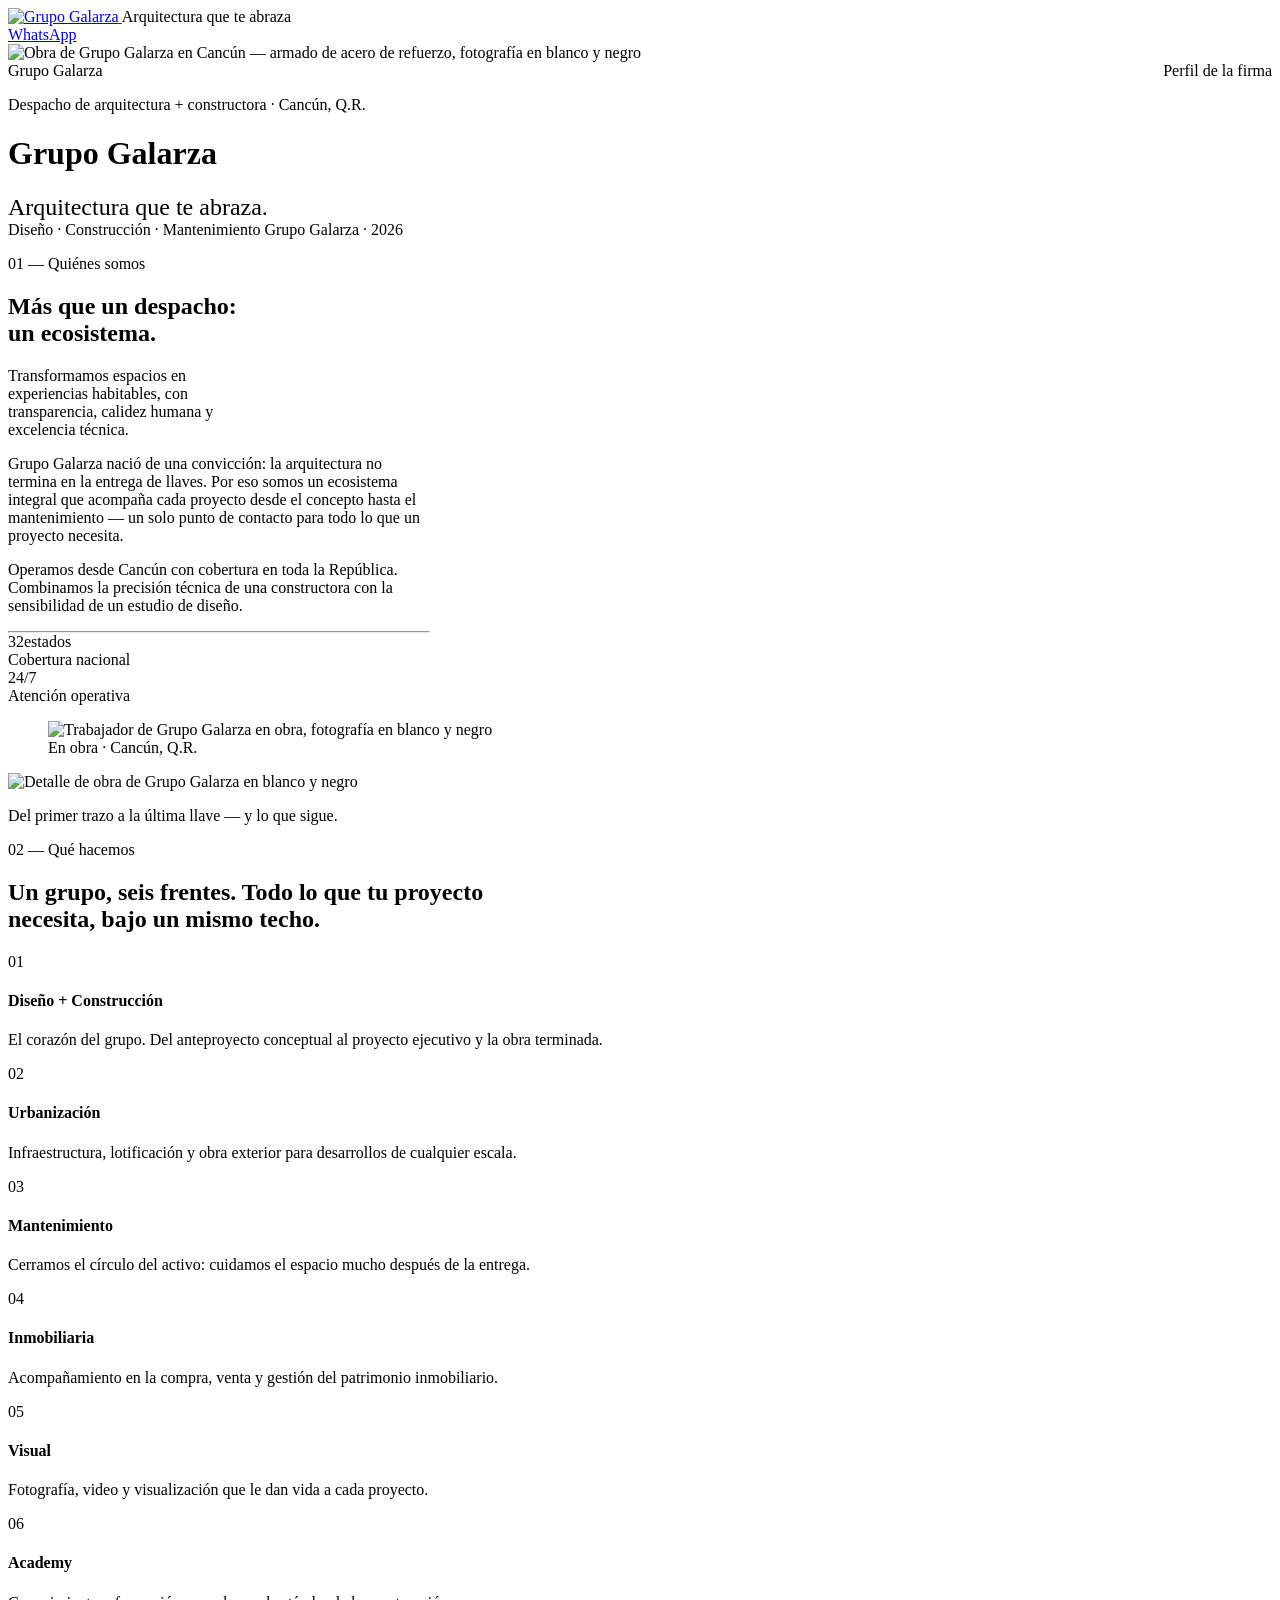
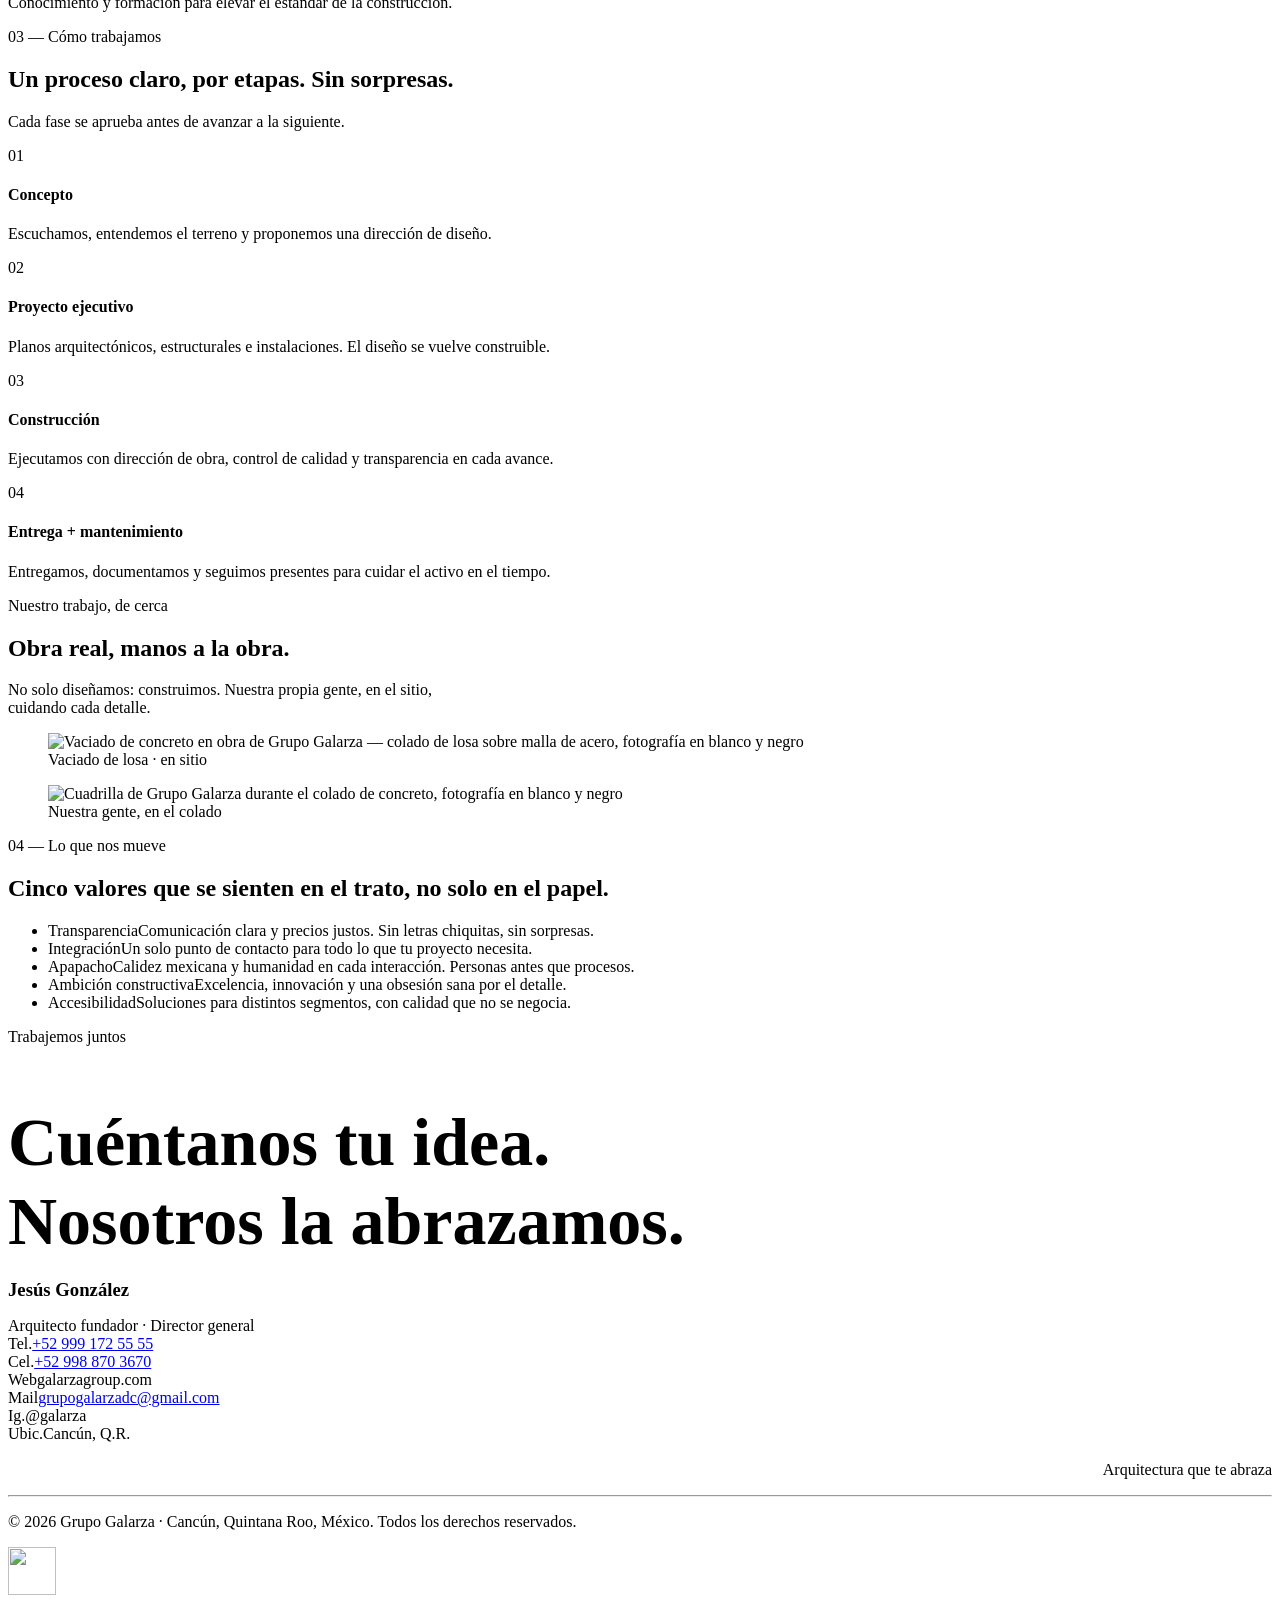
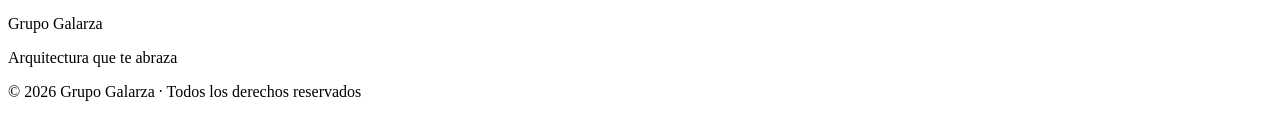
==== grupo-galarza/index.html @ 7ed0e155 "Migrar a la plantilla Astro del motor de entregables Grupo Galarza Reemplaza el sitio estatico hecho" ====
<!DOCTYPE html><html lang="es" style="--clientePrimario: #C9B8E0;--clienteSecundario: #A9D8BE;--clienteAcento: #E6A87E;"> <head><meta charset="utf-8"><meta name="viewport" content="width=device-width, initial-scale=1"><title>Grupo Galarza — Perfil de la firma</title><meta name="description" content="El despacho y constructora detrás del proyecto. Arquitectura que te abraza."><!-- Open Graph --><meta property="og:type" content="website"><meta property="og:title" content="Grupo Galarza — Perfil de la firma"><meta property="og:description" content="El despacho y constructora detrás del proyecto. Arquitectura que te abraza."><meta property="og:url" content="https://grupogalarza.github.io/alynea/"><link rel="icon" type="image/svg+xml" href="/alynea/brand/isotipo-negro.svg"><!-- has-js: se activa apenas corre JS; sin JS el contenido sigue legible. --><script>
      document.documentElement.classList.add('has-js');
    </script><!-- Reveal-scroll (anime.js v4, self-hosted). Sin JS o si algo falla, los
         elementos [data-reveal]/[data-reveal-title] quedan en su estado
         estático normal (100% visibles) — no hay pre-hide por CSS a propósito,
         ver docs/APRENDIZAJES.md § Fase 3.
         GOTCHA: un script tag con atributo src se trata como is:inline
         (passthrough crudo, sin bundling de Vite) — el import de animejs
         nunca se resolvería en el build. El import va DENTRO de un tag
         SIN atributos para que Astro lo procese/bundlee. --><script type="module" src="/alynea/_astro/Base.astro_astro_type_script_index_0_lang.B79JQ8iV.js"></script><!-- Paleta del cliente: variables --cliente-* (NO las tocan los componentes galarza/). --><link rel="stylesheet" href="/alynea/_astro/grupo-galarza.CFqa31GN.css">
<style>.cover-doc-bar[data-astro-cid-pwys7xna]{position:relative;z-index:2;display:flex;justify-content:space-between;padding:var(--space-6) var(--container-pad) 0}.cover-proyecto[data-astro-cid-pwys7xna]{font-family:var(--font-heading);font-weight:500;font-size:clamp(16px,1.8vw,20px);color:var(--detail);letter-spacing:var(--tracking-normal);margin:0 0 var(--space-3)}.cover-tagline[data-astro-cid-pwys7xna]{font-family:var(--font-heading);font-weight:500;font-size:clamp(18px,2.2vw,24px);color:var(--detail);margin:var(--space-3) 0 0}
</style></head> <body style="--clientePrimario: #C9B8E0;--clienteSecundario: #A9D8BE;--clienteAcento: #E6A87E;">  <header class="gg-header no-print" data-astro-cid-jdhq7kue> <div class="container gg-header__inner" data-astro-cid-jdhq7kue> <div class="gg-header__brand-group" data-astro-cid-jdhq7kue> <a href="/alynea/" class="gg-header__brand" aria-label="Grupo Galarza — inicio" data-astro-cid-jdhq7kue> <img src="/alynea/brand/logo-negro.svg" alt="Grupo Galarza" class="gg-header__logo" width="150" height="28" data-astro-cid-jdhq7kue> </a> <span class="label gg-header__tagline" data-astro-cid-jdhq7kue>Arquitectura que te abraza</span> </div> <style>astro-island,astro-slot,astro-static-slot{display:contents}</style><script>(()=>{var a=(s,i,o)=>{let r=async()=>{await(await s())()},t=typeof i.value=="object"?i.value:void 0,c={rootMargin:t==null?void 0:t.rootMargin},n=new IntersectionObserver(e=>{for(let l of e)if(l.isIntersecting){n.disconnect(),r();break}},c);for(let e of o.children)n.observe(e)};(self.Astro||(self.Astro={})).visible=a;window.dispatchEvent(new Event("astro:visible"));})();</script><script>(()=>{var A=Object.defineProperty;var g=(i,o,a)=>o in i?A(i,o,{enumerable:!0,configurable:!0,writable:!0,value:a}):i[o]=a;var d=(i,o,a)=>g(i,typeof o!="symbol"?o+"":o,a);{let i={0:t=>m(t),1:t=>a(t),2:t=>new RegExp(t),3:t=>new Date(t),4:t=>new Map(a(t)),5:t=>new Set(a(t)),6:t=>BigInt(t),7:t=>new URL(t),8:t=>new Uint8Array(t),9:t=>new Uint16Array(t),10:t=>new Uint32Array(t),11:t=>1/0*t},o=t=>{let[l,e]=t;return l in i?i[l](e):void 0},a=t=>t.map(o),m=t=>typeof t!="object"||t===null?t:Object.fromEntries(Object.entries(t).map(([l,e])=>[l,o(e)]));class y extends HTMLElement{constructor(){super(...arguments);d(this,"Component");d(this,"hydrator");d(this,"hydrate",async()=>{var b;if(!this.hydrator||!this.isConnected)return;let e=(b=this.parentElement)==null?void 0:b.closest("astro-island[ssr]");if(e){e.addEventListener("astro:hydrate",this.hydrate,{once:!0});return}let c=this.querySelectorAll("astro-slot"),n={},h=this.querySelectorAll("template[data-astro-template]");for(let r of h){let s=r.closest(this.tagName);s!=null&&s.isSameNode(this)&&(n[r.getAttribute("data-astro-template")||"default"]=r.innerHTML,r.remove())}for(let r of c){let s=r.closest(this.tagName);s!=null&&s.isSameNode(this)&&(n[r.getAttribute("name")||"default"]=r.innerHTML)}let p;try{p=this.hasAttribute("props")?m(JSON.parse(this.getAttribute("props"))):{}}catch(r){let s=this.getAttribute("component-url")||"<unknown>",v=this.getAttribute("component-export");throw v&&(s+=` (export ${v})`),console.error(`[hydrate] Error parsing props for component ${s}`,this.getAttribute("props"),r),r}let u;await this.hydrator(this)(this.Component,p,n,{client:this.getAttribute("client")}),this.removeAttribute("ssr"),this.dispatchEvent(new CustomEvent("astro:hydrate"))});d(this,"unmount",()=>{this.isConnected||this.dispatchEvent(new CustomEvent("astro:unmount"))})}disconnectedCallback(){document.removeEventListener("astro:after-swap",this.unmount),document.addEventListener("astro:after-swap",this.unmount,{once:!0})}connectedCallback(){if(!this.hasAttribute("await-children")||document.readyState==="interactive"||document.readyState==="complete")this.childrenConnectedCallback();else{let e=()=>{document.removeEventListener("DOMContentLoaded",e),c.disconnect(),this.childrenConnectedCallback()},c=new MutationObserver(()=>{var n;((n=this.lastChild)==null?void 0:n.nodeType)===Node.COMMENT_NODE&&this.lastChild.nodeValue==="astro:end"&&(this.lastChild.remove(),e())});c.observe(this,{childList:!0}),document.addEventListener("DOMContentLoaded",e)}}async childrenConnectedCallback(){let e=this.getAttribute("before-hydration-url");e&&await import(e),this.start()}async start(){let e=JSON.parse(this.getAttribute("opts")),c=this.getAttribute("client");if(Astro[c]===void 0){window.addEventListener(`astro:${c}`,()=>this.start(),{once:!0});return}try{await Astro[c](async()=>{let n=this.getAttribute("renderer-url"),[h,{default:p}]=await Promise.all([import(this.getAttribute("component-url")),n?import(n):()=>()=>{}]),u=this.getAttribute("component-export")||"default";if(!u.includes("."))this.Component=h[u];else{this.Component=h;for(let f of u.split("."))this.Component=this.Component[f]}return this.hydrator=p,this.hydrate},e,this)}catch(n){console.error(`[astro-island] Error hydrating ${this.getAttribute("component-url")}`,n)}}attributeChangedCallback(){this.hydrate()}}d(y,"observedAttributes",["props"]),customElements.get("astro-island")||customElements.define("astro-island",y)}})();</script><astro-island uid="Z2793uD" prefix="r1" component-url="/alynea/_astro/Magnet.DsvVa4Si.js" component-export="default" renderer-url="/alynea/_astro/client.nFz3bvDj.js" props="{&quot;strength&quot;:[0,0.25],&quot;data-astro-cid-jdhq7kue&quot;:[0,true]}" ssr client="visible" opts="{&quot;name&quot;:&quot;Magnet&quot;,&quot;value&quot;:true}" await-children><div class="magnet"><astro-slot> <a class="btn btn-ghost gg-header__whatsapp" href="https://wa.me/529988703670?text=Hola%20Grupo%20Galarza%2C%20vi%20la%20propuesta%20de%20Alynea%20y%20me%20interesa%20platicar." target="_blank" rel="noopener" data-astro-cid-jdhq7kue>
WhatsApp
</a> </astro-slot></div><!--astro:end--></astro-island> </div> </header>  <header class="cover scheme-b" data-reveal data-astro-cid-pwys7xna> <div class="cover-media grayscale" data-astro-cid-pwys7xna> <img src="/alynea/assets/galarza/gg_cover.jpg" alt="Obra de Grupo Galarza en Cancún — armado de acero de refuerzo, fotografía en blanco y negro" data-astro-cid-pwys7xna> </div> <div class="cover-doc-bar no-print" data-astro-cid-pwys7xna> <span class="cover-doc" data-astro-cid-pwys7xna>Grupo Galarza</span> <span class="cover-doc" data-astro-cid-pwys7xna>Perfil de la firma</span> </div> <div class="cover-body" data-astro-cid-pwys7xna> <p class="kicker" data-astro-cid-pwys7xna>Despacho de arquitectura + constructora · Cancún, Q.R.</p>  <h1 class="display" data-reveal-title data-astro-cid-pwys7xna> Grupo Galarza  </h1> <p class="cover-tagline" data-astro-cid-pwys7xna>Arquitectura que te abraza.</p>  </div> <div class="cover-foot" data-astro-cid-pwys7xna> <span class="cover-doc" data-astro-cid-pwys7xna>Diseño · Construcción · Mantenimiento</span> <span class="cover-doc" data-astro-cid-pwys7xna>Grupo Galarza · 2026</span> </div> </header>   <section class="section"> <div class="container"> <div class="grid grid-7-5" style="align-items:start;"> <div data-reveal> <p class="kicker">01 — Quiénes somos</p> <h1 data-reveal-title>Más que un despacho:<br>un ecosistema.</h1> <p class="lede" style="max-width:32ch;">
Transformamos espacios en experiencias habitables, con transparencia, calidez humana y excelencia técnica.
</p> <p style="margin-top:var(--space-6);max-width:52ch;">
Grupo Galarza nació de una convicción: la arquitectura no termina en la entrega de llaves. Por eso somos
            un ecosistema integral que acompaña cada proyecto desde el concepto hasta el mantenimiento — un solo
            punto de contacto para todo lo que un proyecto necesita.
</p> <p style="max-width:52ch;">
Operamos desde Cancún con cobertura en toda la República. Combinamos la precisión técnica de una
            constructora con la sensibilidad de un estudio de diseño.
</p> <hr class="divider" style="margin:var(--space-8) 0;max-width:420px;"> <div class="stats" style="gap:var(--space-10);"> <div class="stat"><div class="n">32<span class="u">estados</span></div><div class="l">Cobertura nacional</div></div> <div class="stat"><div class="n">24/7</div><div class="l">Atención operativa</div></div> </div> </div> <figure class="figure grayscale" data-reveal> <img src="/alynea/assets/galarza/gg_a.jpg" alt="Trabajador de Grupo Galarza en obra, fotografía en blanco y negro"> <figcaption><span class="caption">En obra · Cancún, Q.R.</span></figcaption> </figure> </div> </div> </section>  <section class="band"> <img src="/alynea/assets/galarza/gg_b.jpg" alt="Detalle de obra de Grupo Galarza en blanco y negro"> <div class="band-cap"><p class="q">Del primer trazo a la última llave — y lo que sigue.</p></div> </section>  <section class="section"> <div class="container"> <div style="max-width:64ch;margin-bottom:var(--space-12);" data-reveal> <p class="kicker">02 — Qué hacemos</p> <h2 data-reveal-title>Un grupo, seis frentes. Todo lo que tu proyecto necesita, bajo un mismo techo.</h2> </div> <div class="grid grid-3"> <div class="service" data-reveal> <div class="idx">01</div> <h4>Diseño + Construcción</h4> <p>El corazón del grupo. Del anteproyecto conceptual al proyecto ejecutivo y la obra terminada.</p> </div><div class="service" data-reveal> <div class="idx">02</div> <h4>Urbanización</h4> <p>Infraestructura, lotificación y obra exterior para desarrollos de cualquier escala.</p> </div><div class="service" data-reveal> <div class="idx">03</div> <h4>Mantenimiento</h4> <p>Cerramos el círculo del activo: cuidamos el espacio mucho después de la entrega.</p> </div><div class="service" data-reveal> <div class="idx">04</div> <h4>Inmobiliaria</h4> <p>Acompañamiento en la compra, venta y gestión del patrimonio inmobiliario.</p> </div><div class="service" data-reveal> <div class="idx">05</div> <h4>Visual</h4> <p>Fotografía, video y visualización que le dan vida a cada proyecto.</p> </div><div class="service" data-reveal> <div class="idx">06</div> <h4>Academy</h4> <p>Conocimiento y formación para elevar el estándar de la construcción.</p> </div> </div> </div> </section>  <section class="section scheme-b"> <div class="container"> <div style="max-width:60ch;margin-bottom:var(--space-10);" data-reveal> <p class="kicker">03 — Cómo trabajamos</p> <h2 data-reveal-title>Un proceso claro, por etapas. Sin sorpresas.</h2> <p class="body-sm" style="max-width:52ch;">Cada fase se aprueba antes de avanzar a la siguiente.</p> </div> <div class="steps"> <div class="step" data-reveal> <div class="k">01</div> <h4>Concepto</h4> <p>Escuchamos, entendemos el terreno y proponemos una dirección de diseño.</p> </div><div class="step" data-reveal> <div class="k">02</div> <h4>Proyecto ejecutivo</h4> <p>Planos arquitectónicos, estructurales e instalaciones. El diseño se vuelve construible.</p> </div><div class="step" data-reveal> <div class="k">03</div> <h4>Construcción</h4> <p>Ejecutamos con dirección de obra, control de calidad y transparencia en cada avance.</p> </div><div class="step" data-reveal> <div class="k">04</div> <h4>Entrega + mantenimiento</h4> <p>Entregamos, documentamos y seguimos presentes para cuidar el activo en el tiempo.</p> </div> </div> </div> </section>  <section class="section"> <div class="container"> <div style="max-width:58ch;margin-bottom:var(--space-8);" data-reveal> <p class="kicker">Nuestro trabajo, de cerca</p> <h2 data-reveal-title>Obra real, manos a la obra.</h2> <p class="body-sm">No solo diseñamos: construimos. Nuestra propia gente, en el sitio, cuidando cada detalle.</p> </div> <div class="grid grid-2" style="gap:var(--space-5);"> <figure class="figure grayscale" data-reveal> <img src="/alynea/assets/galarza/gg_c.jpg" alt="Vaciado de concreto en obra de Grupo Galarza — colado de losa sobre malla de acero, fotografía en blanco y negro"> <figcaption><span class="caption">Vaciado de losa · en sitio</span></figcaption> </figure> <figure class="figure grayscale" data-reveal> <img src="/alynea/assets/galarza/gg_d.jpg" alt="Cuadrilla de Grupo Galarza durante el colado de concreto, fotografía en blanco y negro"> <figcaption><span class="caption">Nuestra gente, en el colado</span></figcaption> </figure> </div> </div> </section>  <section class="section"> <div class="container"> <div class="grid grid-5-7"> <div data-reveal> <p class="kicker">04 — Lo que nos mueve</p> <h2 data-reveal-title>Cinco valores que se sienten en el trato, no solo en el papel.</h2> </div> <ul class="vlist" data-reveal> <li><span class="term">Transparencia</span><span class="def">Comunicación clara y precios justos. Sin letras chiquitas, sin sorpresas.</span></li><li><span class="term">Integración</span><span class="def">Un solo punto de contacto para todo lo que tu proyecto necesita.</span></li><li><span class="term">Apapacho</span><span class="def">Calidez mexicana y humanidad en cada interacción. Personas antes que procesos.</span></li><li><span class="term">Ambición constructiva</span><span class="def">Excelencia, innovación y una obsesión sana por el detalle.</span></li><li><span class="term">Accesibilidad</span><span class="def">Soluciones para distintos segmentos, con calidad que no se negocia.</span></li> </ul> </div> </div> </section>  <section class="section scheme-b deep"> <div class="container"> <p class="kicker">Trabajemos juntos</p> <h1 class="display" style="font-size:clamp(38px,5.5vw,68px);margin-bottom:var(--space-10);" data-reveal-title>
Cuéntanos tu idea.<br>Nosotros la abrazamos.
</h1> <div class="grid grid-2" style="align-items:end;gap:var(--space-10);" data-reveal> <div> <h3 style="margin-bottom:var(--space-1);">Jesús González</h3> <p class="body-sm" style="margin-bottom:var(--space-6);">Arquitecto fundador · Director general</p> <div class="contact-grid"> <div class="contact-row"><span class="lab">Tel.</span><span class="val"><a href="tel:+529991725555">+52 999 172 55 55</a></span></div> <div class="contact-row"><span class="lab">Cel.</span><span class="val"><a href="tel:+529988703670">+52 998 870 3670</a></span></div> <div class="contact-row"><span class="lab">Web</span><span class="val">galarzagroup.com</span></div> <div class="contact-row"><span class="lab">Mail</span><span class="val"><a href="mailto:grupogalarzadc@gmail.com">grupogalarzadc@gmail.com</a></span></div> <div class="contact-row"><span class="lab">Ig.</span><span class="val">@galarza</span></div> <div class="contact-row"><span class="lab">Ubic.</span><span class="val">Cancún, Q.R.</span></div> </div> </div> <div style="text-align:right;"> <img src="/alynea/brand/isotipo-blanco.svg" alt="" class="isotipo-sm" style="margin-left:auto;" aria-hidden="true"> <p class="body-sm" style="margin-top:var(--space-4);">Arquitectura que te abraza</p> </div> </div> <hr class="divider" style="margin:var(--space-10) 0 var(--space-6);"> <p class="caption">© 2026 Grupo Galarza · Cancún, Quintana Roo, México. Todos los derechos reservados.</p> </div> </section> <footer class="gg-footer scheme-b" data-astro-cid-f2x45eq6> <div class="container gg-footer__inner" data-astro-cid-f2x45eq6> <div class="gg-footer__brand" data-astro-cid-f2x45eq6> <img src="/alynea/brand/isotipo-arena.svg" alt="" class="isotipo" width="48" height="48" aria-hidden="true" data-astro-cid-f2x45eq6> <div data-astro-cid-f2x45eq6> <p class="gg-footer__nombre" data-astro-cid-f2x45eq6>Grupo Galarza</p> <p class="caption gg-footer__tag" data-astro-cid-f2x45eq6>Arquitectura que te abraza</p> </div> </div> <p class="caption gg-footer__legal" data-astro-cid-f2x45eq6>© 2026 Grupo Galarza · Todos los derechos reservados</p> </div> </footer>   </body></html>
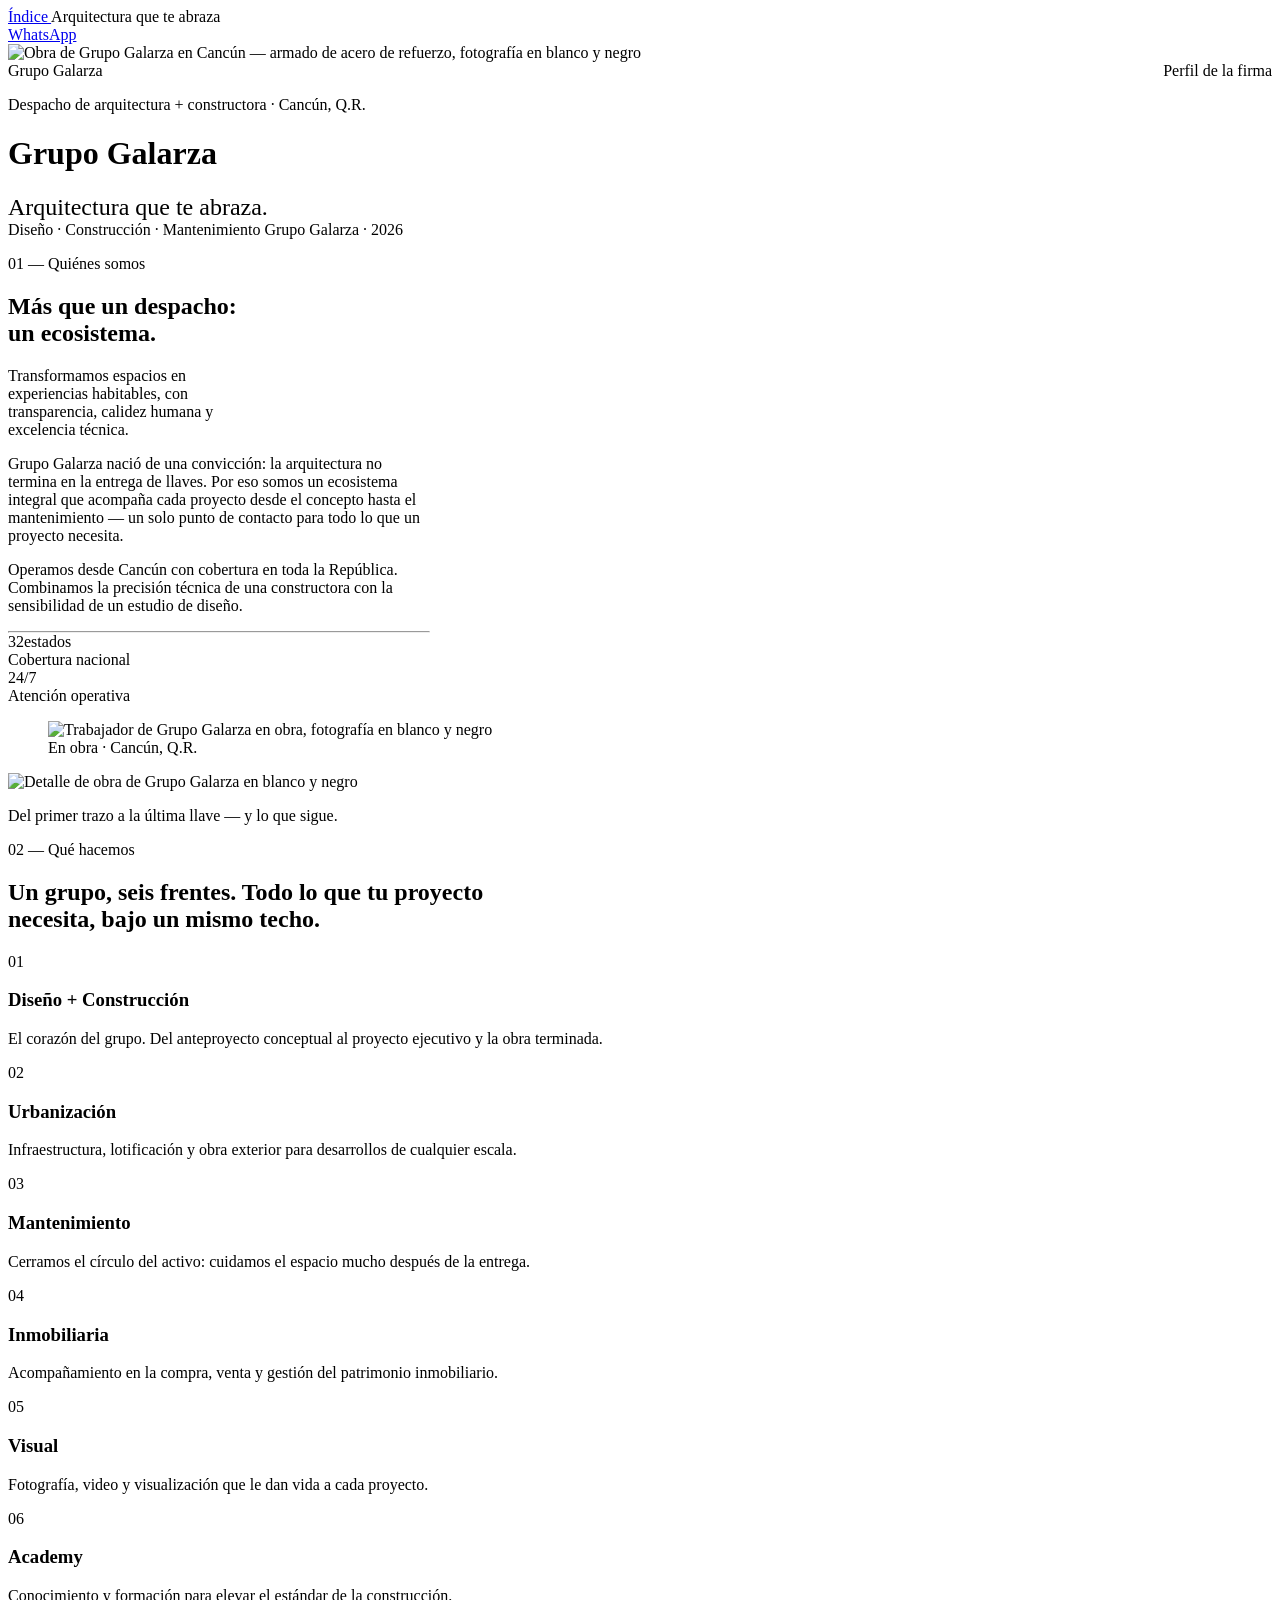
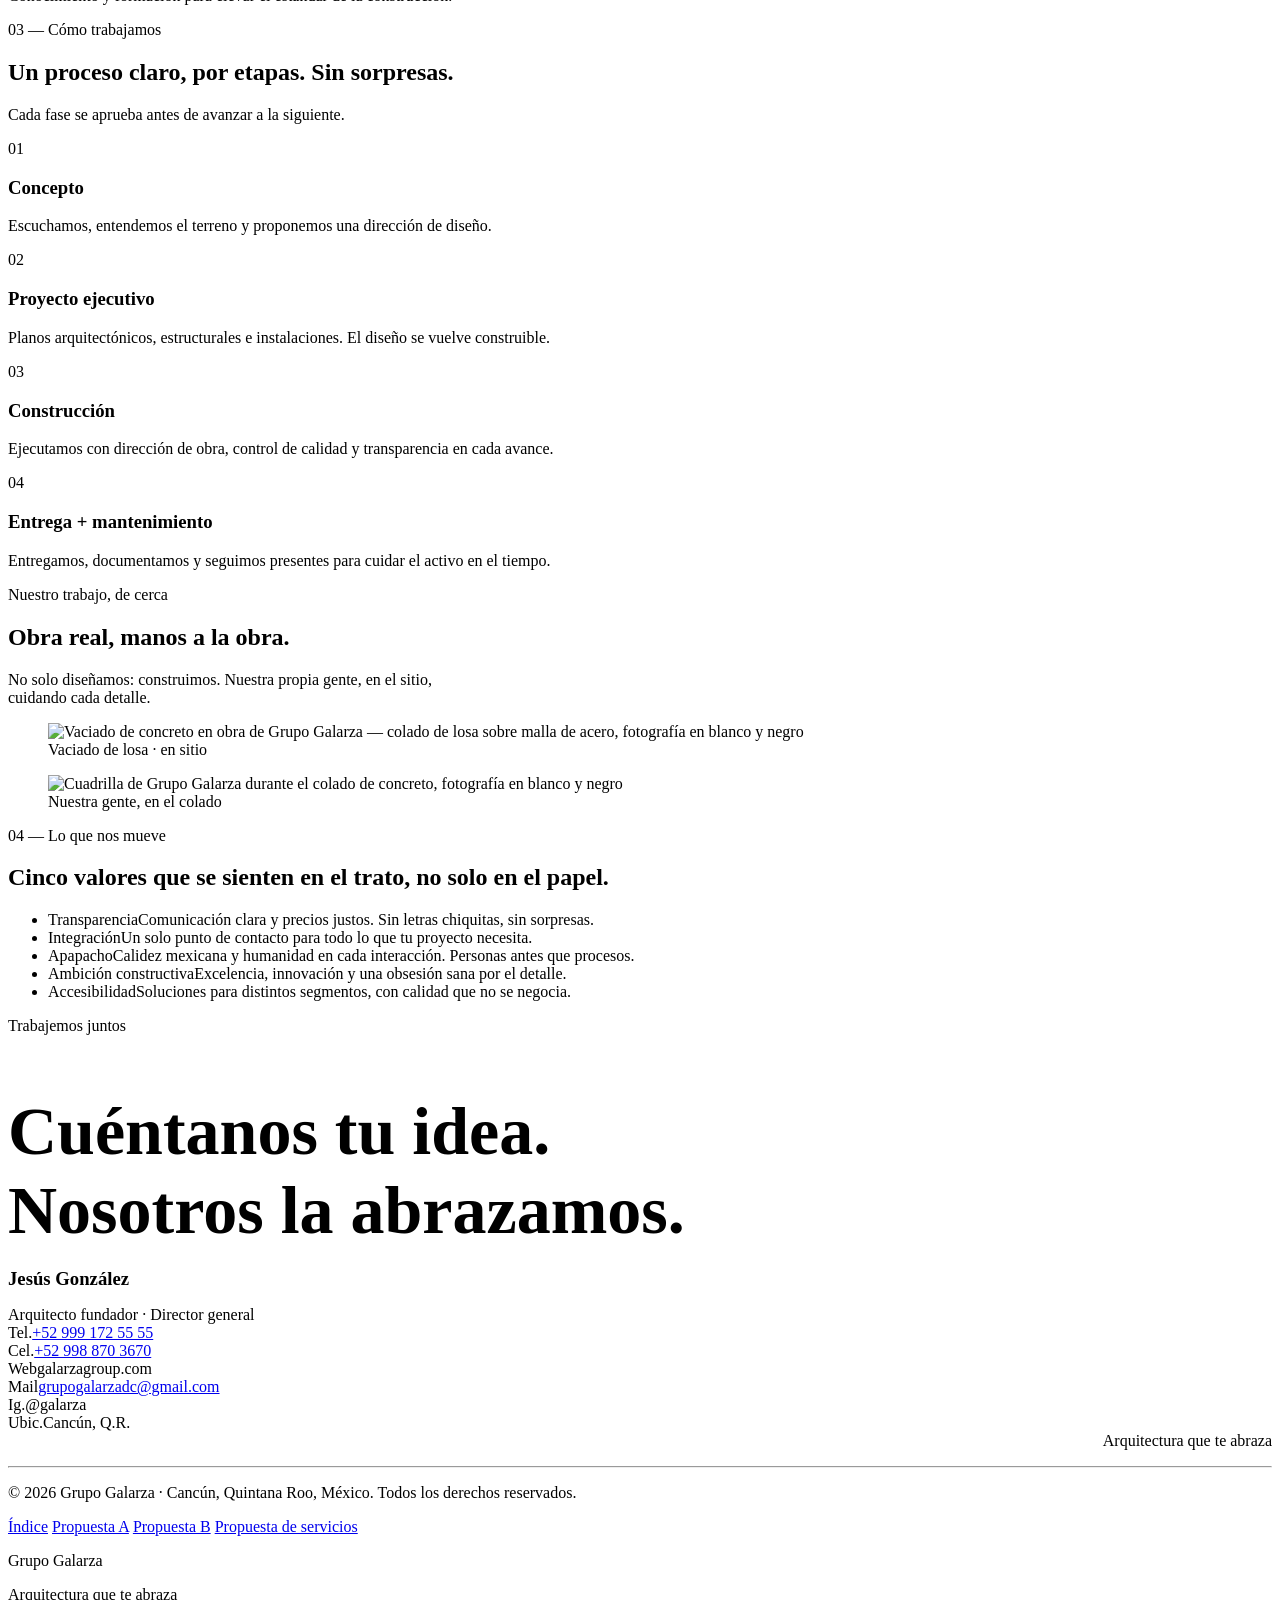
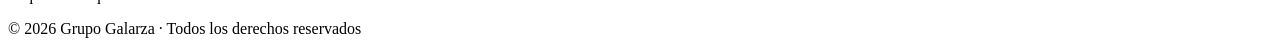
==== commit 8a1d2d99: "Auditoria de diseno completa (8 lentes): correcciones sitio Alynea Bloqueante: - Contraste --fg-mute" ====
--- a/grupo-galarza/index.html
+++ b/grupo-galarza/index.html
@@ -1,4 +1,4 @@
-<!DOCTYPE html><html lang="es" style="--clientePrimario: #C9B8E0;--clienteSecundario: #A9D8BE;--clienteAcento: #E6A87E;"> <head><meta charset="utf-8"><meta name="viewport" content="width=device-width, initial-scale=1"><title>Grupo Galarza — Perfil de la firma</title><meta name="description" content="El despacho y constructora detrás del proyecto. Arquitectura que te abraza."><!-- Open Graph --><meta property="og:type" content="website"><meta property="og:title" content="Grupo Galarza — Perfil de la firma"><meta property="og:description" content="El despacho y constructora detrás del proyecto. Arquitectura que te abraza."><meta property="og:url" content="https://grupogalarza.github.io/alynea/"><link rel="icon" type="image/svg+xml" href="/alynea/brand/isotipo-negro.svg"><!-- has-js: se activa apenas corre JS; sin JS el contenido sigue legible. --><script>
+<!DOCTYPE html><html lang="es" style="--clientePrimario: #C9B8E0;--clienteSecundario: #A9D8BE;--clienteAcento: #E6A87E;"> <head><meta charset="utf-8"><meta name="robots" content="noindex, nofollow"><meta name="viewport" content="width=device-width, initial-scale=1"><title>Grupo Galarza — Perfil de la firma</title><meta name="description" content="El despacho y constructora detrás del proyecto. Arquitectura que te abraza."><!-- Open Graph --><meta property="og:type" content="website"><meta property="og:title" content="Grupo Galarza — Perfil de la firma"><meta property="og:description" content="El despacho y constructora detrás del proyecto. Arquitectura que te abraza."><meta property="og:url" content="https://grupogalarza.github.io/alynea/"><link rel="icon" type="image/svg+xml" href="/alynea/brand/isotipo-negro.svg"><!-- has-js: se activa apenas corre JS; sin JS el contenido sigue legible. --><script>
       document.documentElement.classList.add('has-js');
     </script><!-- Reveal-scroll (anime.js v4, self-hosted). Sin JS o si algo falla, los
          elementos [data-reveal]/[data-reveal-title] quedan en su estado
@@ -9,9 +9,9 @@
          nunca se resolvería en el build. El import va DENTRO de un tag
          SIN atributos para que Astro lo procese/bundlee. --><script type="module" src="/alynea/_astro/Base.astro_astro_type_script_index_0_lang.B79JQ8iV.js"></script><!-- Paleta del cliente: variables --cliente-* (NO las tocan los componentes galarza/). --><link rel="stylesheet" href="/alynea/_astro/grupo-galarza.CFqa31GN.css">
 <style>.cover-doc-bar[data-astro-cid-pwys7xna]{position:relative;z-index:2;display:flex;justify-content:space-between;padding:var(--space-6) var(--container-pad) 0}.cover-proyecto[data-astro-cid-pwys7xna]{font-family:var(--font-heading);font-weight:500;font-size:clamp(16px,1.8vw,20px);color:var(--detail);letter-spacing:var(--tracking-normal);margin:0 0 var(--space-3)}.cover-tagline[data-astro-cid-pwys7xna]{font-family:var(--font-heading);font-weight:500;font-size:clamp(18px,2.2vw,24px);color:var(--detail);margin:var(--space-3) 0 0}
-</style></head> <body style="--clientePrimario: #C9B8E0;--clienteSecundario: #A9D8BE;--clienteAcento: #E6A87E;">  <header class="gg-header no-print" data-astro-cid-jdhq7kue> <div class="container gg-header__inner" data-astro-cid-jdhq7kue> <div class="gg-header__brand-group" data-astro-cid-jdhq7kue> <a href="/alynea/" class="gg-header__brand" aria-label="Grupo Galarza — inicio" data-astro-cid-jdhq7kue> <img src="/alynea/brand/logo-negro.svg" alt="Grupo Galarza" class="gg-header__logo" width="150" height="28" data-astro-cid-jdhq7kue> </a> <span class="label gg-header__tagline" data-astro-cid-jdhq7kue>Arquitectura que te abraza</span> </div> <style>astro-island,astro-slot,astro-static-slot{display:contents}</style><script>(()=>{var a=(s,i,o)=>{let r=async()=>{await(await s())()},t=typeof i.value=="object"?i.value:void 0,c={rootMargin:t==null?void 0:t.rootMargin},n=new IntersectionObserver(e=>{for(let l of e)if(l.isIntersecting){n.disconnect(),r();break}},c);for(let e of o.children)n.observe(e)};(self.Astro||(self.Astro={})).visible=a;window.dispatchEvent(new Event("astro:visible"));})();</script><script>(()=>{var A=Object.defineProperty;var g=(i,o,a)=>o in i?A(i,o,{enumerable:!0,configurable:!0,writable:!0,value:a}):i[o]=a;var d=(i,o,a)=>g(i,typeof o!="symbol"?o+"":o,a);{let i={0:t=>m(t),1:t=>a(t),2:t=>new RegExp(t),3:t=>new Date(t),4:t=>new Map(a(t)),5:t=>new Set(a(t)),6:t=>BigInt(t),7:t=>new URL(t),8:t=>new Uint8Array(t),9:t=>new Uint16Array(t),10:t=>new Uint32Array(t),11:t=>1/0*t},o=t=>{let[l,e]=t;return l in i?i[l](e):void 0},a=t=>t.map(o),m=t=>typeof t!="object"||t===null?t:Object.fromEntries(Object.entries(t).map(([l,e])=>[l,o(e)]));class y extends HTMLElement{constructor(){super(...arguments);d(this,"Component");d(this,"hydrator");d(this,"hydrate",async()=>{var b;if(!this.hydrator||!this.isConnected)return;let e=(b=this.parentElement)==null?void 0:b.closest("astro-island[ssr]");if(e){e.addEventListener("astro:hydrate",this.hydrate,{once:!0});return}let c=this.querySelectorAll("astro-slot"),n={},h=this.querySelectorAll("template[data-astro-template]");for(let r of h){let s=r.closest(this.tagName);s!=null&&s.isSameNode(this)&&(n[r.getAttribute("data-astro-template")||"default"]=r.innerHTML,r.remove())}for(let r of c){let s=r.closest(this.tagName);s!=null&&s.isSameNode(this)&&(n[r.getAttribute("name")||"default"]=r.innerHTML)}let p;try{p=this.hasAttribute("props")?m(JSON.parse(this.getAttribute("props"))):{}}catch(r){let s=this.getAttribute("component-url")||"<unknown>",v=this.getAttribute("component-export");throw v&&(s+=` (export ${v})`),console.error(`[hydrate] Error parsing props for component ${s}`,this.getAttribute("props"),r),r}let u;await this.hydrator(this)(this.Component,p,n,{client:this.getAttribute("client")}),this.removeAttribute("ssr"),this.dispatchEvent(new CustomEvent("astro:hydrate"))});d(this,"unmount",()=>{this.isConnected||this.dispatchEvent(new CustomEvent("astro:unmount"))})}disconnectedCallback(){document.removeEventListener("astro:after-swap",this.unmount),document.addEventListener("astro:after-swap",this.unmount,{once:!0})}connectedCallback(){if(!this.hasAttribute("await-children")||document.readyState==="interactive"||document.readyState==="complete")this.childrenConnectedCallback();else{let e=()=>{document.removeEventListener("DOMContentLoaded",e),c.disconnect(),this.childrenConnectedCallback()},c=new MutationObserver(()=>{var n;((n=this.lastChild)==null?void 0:n.nodeType)===Node.COMMENT_NODE&&this.lastChild.nodeValue==="astro:end"&&(this.lastChild.remove(),e())});c.observe(this,{childList:!0}),document.addEventListener("DOMContentLoaded",e)}}async childrenConnectedCallback(){let e=this.getAttribute("before-hydration-url");e&&await import(e),this.start()}async start(){let e=JSON.parse(this.getAttribute("opts")),c=this.getAttribute("client");if(Astro[c]===void 0){window.addEventListener(`astro:${c}`,()=>this.start(),{once:!0});return}try{await Astro[c](async()=>{let n=this.getAttribute("renderer-url"),[h,{default:p}]=await Promise.all([import(this.getAttribute("component-url")),n?import(n):()=>()=>{}]),u=this.getAttribute("component-export")||"default";if(!u.includes("."))this.Component=h[u];else{this.Component=h;for(let f of u.split("."))this.Component=this.Component[f]}return this.hydrator=p,this.hydrate},e,this)}catch(n){console.error(`[astro-island] Error hydrating ${this.getAttribute("component-url")}`,n)}}attributeChangedCallback(){this.hydrate()}}d(y,"observedAttributes",["props"]),customElements.get("astro-island")||customElements.define("astro-island",y)}})();</script><astro-island uid="Z2793uD" prefix="r1" component-url="/alynea/_astro/Magnet.DsvVa4Si.js" component-export="default" renderer-url="/alynea/_astro/client.nFz3bvDj.js" props="{&quot;strength&quot;:[0,0.25],&quot;data-astro-cid-jdhq7kue&quot;:[0,true]}" ssr client="visible" opts="{&quot;name&quot;:&quot;Magnet&quot;,&quot;value&quot;:true}" await-children><div class="magnet"><astro-slot> <a class="btn btn-ghost gg-header__whatsapp" href="https://wa.me/529988703670?text=Hola%20Grupo%20Galarza%2C%20vi%20la%20propuesta%20de%20Alynea%20y%20me%20interesa%20platicar." target="_blank" rel="noopener" data-astro-cid-jdhq7kue>
+</style></head> <body style="--clientePrimario: #C9B8E0;--clienteSecundario: #A9D8BE;--clienteAcento: #E6A87E;">  <header class="gg-header no-print" data-astro-cid-jdhq7kue> <div class="container gg-header__inner" data-astro-cid-jdhq7kue> <div class="gg-header__brand-group" data-astro-cid-jdhq7kue> <a href="/alynea/" class="gg-header__brand" aria-label="Volver al índice del proyecto" data-astro-cid-jdhq7kue> <span class="gg-header__logo" style="mask-image:url(/alynea/brand/isotipo-negro.svg);-webkit-mask-image:url(/alynea/brand/isotipo-negro.svg)" aria-hidden="true" data-astro-cid-jdhq7kue></span> <span class="gg-header__indice" aria-hidden="true" data-astro-cid-jdhq7kue>Índice</span> </a> <span class="label gg-header__tagline" data-astro-cid-jdhq7kue>Arquitectura que te abraza</span> </div> <style>astro-island,astro-slot,astro-static-slot{display:contents}</style><script>(()=>{var a=(s,i,o)=>{let r=async()=>{await(await s())()},t=typeof i.value=="object"?i.value:void 0,c={rootMargin:t==null?void 0:t.rootMargin},n=new IntersectionObserver(e=>{for(let l of e)if(l.isIntersecting){n.disconnect(),r();break}},c);for(let e of o.children)n.observe(e)};(self.Astro||(self.Astro={})).visible=a;window.dispatchEvent(new Event("astro:visible"));})();</script><script>(()=>{var A=Object.defineProperty;var g=(i,o,a)=>o in i?A(i,o,{enumerable:!0,configurable:!0,writable:!0,value:a}):i[o]=a;var d=(i,o,a)=>g(i,typeof o!="symbol"?o+"":o,a);{let i={0:t=>m(t),1:t=>a(t),2:t=>new RegExp(t),3:t=>new Date(t),4:t=>new Map(a(t)),5:t=>new Set(a(t)),6:t=>BigInt(t),7:t=>new URL(t),8:t=>new Uint8Array(t),9:t=>new Uint16Array(t),10:t=>new Uint32Array(t),11:t=>1/0*t},o=t=>{let[l,e]=t;return l in i?i[l](e):void 0},a=t=>t.map(o),m=t=>typeof t!="object"||t===null?t:Object.fromEntries(Object.entries(t).map(([l,e])=>[l,o(e)]));class y extends HTMLElement{constructor(){super(...arguments);d(this,"Component");d(this,"hydrator");d(this,"hydrate",async()=>{var b;if(!this.hydrator||!this.isConnected)return;let e=(b=this.parentElement)==null?void 0:b.closest("astro-island[ssr]");if(e){e.addEventListener("astro:hydrate",this.hydrate,{once:!0});return}let c=this.querySelectorAll("astro-slot"),n={},h=this.querySelectorAll("template[data-astro-template]");for(let r of h){let s=r.closest(this.tagName);s!=null&&s.isSameNode(this)&&(n[r.getAttribute("data-astro-template")||"default"]=r.innerHTML,r.remove())}for(let r of c){let s=r.closest(this.tagName);s!=null&&s.isSameNode(this)&&(n[r.getAttribute("name")||"default"]=r.innerHTML)}let p;try{p=this.hasAttribute("props")?m(JSON.parse(this.getAttribute("props"))):{}}catch(r){let s=this.getAttribute("component-url")||"<unknown>",v=this.getAttribute("component-export");throw v&&(s+=` (export ${v})`),console.error(`[hydrate] Error parsing props for component ${s}`,this.getAttribute("props"),r),r}let u;await this.hydrator(this)(this.Component,p,n,{client:this.getAttribute("client")}),this.removeAttribute("ssr"),this.dispatchEvent(new CustomEvent("astro:hydrate"))});d(this,"unmount",()=>{this.isConnected||this.dispatchEvent(new CustomEvent("astro:unmount"))})}disconnectedCallback(){document.removeEventListener("astro:after-swap",this.unmount),document.addEventListener("astro:after-swap",this.unmount,{once:!0})}connectedCallback(){if(!this.hasAttribute("await-children")||document.readyState==="interactive"||document.readyState==="complete")this.childrenConnectedCallback();else{let e=()=>{document.removeEventListener("DOMContentLoaded",e),c.disconnect(),this.childrenConnectedCallback()},c=new MutationObserver(()=>{var n;((n=this.lastChild)==null?void 0:n.nodeType)===Node.COMMENT_NODE&&this.lastChild.nodeValue==="astro:end"&&(this.lastChild.remove(),e())});c.observe(this,{childList:!0}),document.addEventListener("DOMContentLoaded",e)}}async childrenConnectedCallback(){let e=this.getAttribute("before-hydration-url");e&&await import(e),this.start()}async start(){let e=JSON.parse(this.getAttribute("opts")),c=this.getAttribute("client");if(Astro[c]===void 0){window.addEventListener(`astro:${c}`,()=>this.start(),{once:!0});return}try{await Astro[c](async()=>{let n=this.getAttribute("renderer-url"),[h,{default:p}]=await Promise.all([import(this.getAttribute("component-url")),n?import(n):()=>()=>{}]),u=this.getAttribute("component-export")||"default";if(!u.includes("."))this.Component=h[u];else{this.Component=h;for(let f of u.split("."))this.Component=this.Component[f]}return this.hydrator=p,this.hydrate},e,this)}catch(n){console.error(`[astro-island] Error hydrating ${this.getAttribute("component-url")}`,n)}}attributeChangedCallback(){this.hydrate()}}d(y,"observedAttributes",["props"]),customElements.get("astro-island")||customElements.define("astro-island",y)}})();</script><astro-island uid="Z2793uD" prefix="r1" component-url="/alynea/_astro/Magnet.DsvVa4Si.js" component-export="default" renderer-url="/alynea/_astro/client.nFz3bvDj.js" props="{&quot;strength&quot;:[0,0.25],&quot;data-astro-cid-jdhq7kue&quot;:[0,true]}" ssr client="visible" opts="{&quot;name&quot;:&quot;Magnet&quot;,&quot;value&quot;:true}" await-children><div class="magnet"><astro-slot> <a class="btn btn-ghost gg-header__whatsapp" href="https://wa.me/529988703670?text=Hola%20Grupo%20Galarza%2C%20vi%20la%20propuesta%20de%20Alynea%20y%20me%20interesa%20platicar." target="_blank" rel="noopener" data-astro-cid-jdhq7kue>
 WhatsApp
-</a> </astro-slot></div><!--astro:end--></astro-island> </div> </header>  <header class="cover scheme-b" data-reveal data-astro-cid-pwys7xna> <div class="cover-media grayscale" data-astro-cid-pwys7xna> <img src="/alynea/assets/galarza/gg_cover.jpg" alt="Obra de Grupo Galarza en Cancún — armado de acero de refuerzo, fotografía en blanco y negro" data-astro-cid-pwys7xna> </div> <div class="cover-doc-bar no-print" data-astro-cid-pwys7xna> <span class="cover-doc" data-astro-cid-pwys7xna>Grupo Galarza</span> <span class="cover-doc" data-astro-cid-pwys7xna>Perfil de la firma</span> </div> <div class="cover-body" data-astro-cid-pwys7xna> <p class="kicker" data-astro-cid-pwys7xna>Despacho de arquitectura + constructora · Cancún, Q.R.</p>  <h1 class="display" data-reveal-title data-astro-cid-pwys7xna> Grupo Galarza  </h1> <p class="cover-tagline" data-astro-cid-pwys7xna>Arquitectura que te abraza.</p>  </div> <div class="cover-foot" data-astro-cid-pwys7xna> <span class="cover-doc" data-astro-cid-pwys7xna>Diseño · Construcción · Mantenimiento</span> <span class="cover-doc" data-astro-cid-pwys7xna>Grupo Galarza · 2026</span> </div> </header>   <section class="section"> <div class="container"> <div class="grid grid-7-5" style="align-items:start;"> <div data-reveal> <p class="kicker">01 — Quiénes somos</p> <h1 data-reveal-title>Más que un despacho:<br>un ecosistema.</h1> <p class="lede" style="max-width:32ch;">
+</a> </astro-slot></div><!--astro:end--></astro-island> </div> </header>  <header class="cover scheme-b" data-reveal data-astro-cid-pwys7xna> <div class="cover-media grayscale" data-astro-cid-pwys7xna> <img src="/alynea/assets/galarza/gg_cover.jpg" alt="Obra de Grupo Galarza en Cancún — armado de acero de refuerzo, fotografía en blanco y negro" data-astro-cid-pwys7xna> </div> <div class="cover-doc-bar no-print" data-astro-cid-pwys7xna> <span class="cover-doc" data-astro-cid-pwys7xna>Grupo Galarza</span> <span class="cover-doc" data-astro-cid-pwys7xna>Perfil de la firma</span> </div> <div class="cover-body" data-astro-cid-pwys7xna> <p class="kicker" data-astro-cid-pwys7xna>Despacho de arquitectura + constructora · Cancún, Q.R.</p>  <h1 class="display" data-reveal-title data-astro-cid-pwys7xna> Grupo Galarza  </h1> <p class="cover-tagline" data-astro-cid-pwys7xna>Arquitectura que te abraza.</p>  </div> <div class="cover-foot" data-astro-cid-pwys7xna> <span class="cover-doc" data-astro-cid-pwys7xna>Diseño · Construcción · Mantenimiento</span> <span class="cover-doc" data-astro-cid-pwys7xna>Grupo Galarza · 2026</span> </div> </header>   <section class="section"> <div class="container"> <div class="grid grid-7-5" style="align-items:start;"> <div data-reveal> <p class="kicker">01 — Quiénes somos</p> <h2 class="h1" data-reveal-title>Más que un despacho:<br>un ecosistema.</h2> <p class="lede" style="max-width:32ch;">
 Transformamos espacios en experiencias habitables, con transparencia, calidez humana y excelencia técnica.
 </p> <p style="margin-top:var(--space-6);max-width:52ch;">
 Grupo Galarza nació de una convicción: la arquitectura no termina en la entrega de llaves. Por eso somos
@@ -20,6 +20,6 @@
 </p> <p style="max-width:52ch;">
 Operamos desde Cancún con cobertura en toda la República. Combinamos la precisión técnica de una
             constructora con la sensibilidad de un estudio de diseño.
-</p> <hr class="divider" style="margin:var(--space-8) 0;max-width:420px;"> <div class="stats" style="gap:var(--space-10);"> <div class="stat"><div class="n">32<span class="u">estados</span></div><div class="l">Cobertura nacional</div></div> <div class="stat"><div class="n">24/7</div><div class="l">Atención operativa</div></div> </div> </div> <figure class="figure grayscale" data-reveal> <img src="/alynea/assets/galarza/gg_a.jpg" alt="Trabajador de Grupo Galarza en obra, fotografía en blanco y negro"> <figcaption><span class="caption">En obra · Cancún, Q.R.</span></figcaption> </figure> </div> </div> </section>  <section class="band"> <img src="/alynea/assets/galarza/gg_b.jpg" alt="Detalle de obra de Grupo Galarza en blanco y negro"> <div class="band-cap"><p class="q">Del primer trazo a la última llave — y lo que sigue.</p></div> </section>  <section class="section"> <div class="container"> <div style="max-width:64ch;margin-bottom:var(--space-12);" data-reveal> <p class="kicker">02 — Qué hacemos</p> <h2 data-reveal-title>Un grupo, seis frentes. Todo lo que tu proyecto necesita, bajo un mismo techo.</h2> </div> <div class="grid grid-3"> <div class="service" data-reveal> <div class="idx">01</div> <h4>Diseño + Construcción</h4> <p>El corazón del grupo. Del anteproyecto conceptual al proyecto ejecutivo y la obra terminada.</p> </div><div class="service" data-reveal> <div class="idx">02</div> <h4>Urbanización</h4> <p>Infraestructura, lotificación y obra exterior para desarrollos de cualquier escala.</p> </div><div class="service" data-reveal> <div class="idx">03</div> <h4>Mantenimiento</h4> <p>Cerramos el círculo del activo: cuidamos el espacio mucho después de la entrega.</p> </div><div class="service" data-reveal> <div class="idx">04</div> <h4>Inmobiliaria</h4> <p>Acompañamiento en la compra, venta y gestión del patrimonio inmobiliario.</p> </div><div class="service" data-reveal> <div class="idx">05</div> <h4>Visual</h4> <p>Fotografía, video y visualización que le dan vida a cada proyecto.</p> </div><div class="service" data-reveal> <div class="idx">06</div> <h4>Academy</h4> <p>Conocimiento y formación para elevar el estándar de la construcción.</p> </div> </div> </div> </section>  <section class="section scheme-b"> <div class="container"> <div style="max-width:60ch;margin-bottom:var(--space-10);" data-reveal> <p class="kicker">03 — Cómo trabajamos</p> <h2 data-reveal-title>Un proceso claro, por etapas. Sin sorpresas.</h2> <p class="body-sm" style="max-width:52ch;">Cada fase se aprueba antes de avanzar a la siguiente.</p> </div> <div class="steps"> <div class="step" data-reveal> <div class="k">01</div> <h4>Concepto</h4> <p>Escuchamos, entendemos el terreno y proponemos una dirección de diseño.</p> </div><div class="step" data-reveal> <div class="k">02</div> <h4>Proyecto ejecutivo</h4> <p>Planos arquitectónicos, estructurales e instalaciones. El diseño se vuelve construible.</p> </div><div class="step" data-reveal> <div class="k">03</div> <h4>Construcción</h4> <p>Ejecutamos con dirección de obra, control de calidad y transparencia en cada avance.</p> </div><div class="step" data-reveal> <div class="k">04</div> <h4>Entrega + mantenimiento</h4> <p>Entregamos, documentamos y seguimos presentes para cuidar el activo en el tiempo.</p> </div> </div> </div> </section>  <section class="section"> <div class="container"> <div style="max-width:58ch;margin-bottom:var(--space-8);" data-reveal> <p class="kicker">Nuestro trabajo, de cerca</p> <h2 data-reveal-title>Obra real, manos a la obra.</h2> <p class="body-sm">No solo diseñamos: construimos. Nuestra propia gente, en el sitio, cuidando cada detalle.</p> </div> <div class="grid grid-2" style="gap:var(--space-5);"> <figure class="figure grayscale" data-reveal> <img src="/alynea/assets/galarza/gg_c.jpg" alt="Vaciado de concreto en obra de Grupo Galarza — colado de losa sobre malla de acero, fotografía en blanco y negro"> <figcaption><span class="caption">Vaciado de losa · en sitio</span></figcaption> </figure> <figure class="figure grayscale" data-reveal> <img src="/alynea/assets/galarza/gg_d.jpg" alt="Cuadrilla de Grupo Galarza durante el colado de concreto, fotografía en blanco y negro"> <figcaption><span class="caption">Nuestra gente, en el colado</span></figcaption> </figure> </div> </div> </section>  <section class="section"> <div class="container"> <div class="grid grid-5-7"> <div data-reveal> <p class="kicker">04 — Lo que nos mueve</p> <h2 data-reveal-title>Cinco valores que se sienten en el trato, no solo en el papel.</h2> </div> <ul class="vlist" data-reveal> <li><span class="term">Transparencia</span><span class="def">Comunicación clara y precios justos. Sin letras chiquitas, sin sorpresas.</span></li><li><span class="term">Integración</span><span class="def">Un solo punto de contacto para todo lo que tu proyecto necesita.</span></li><li><span class="term">Apapacho</span><span class="def">Calidez mexicana y humanidad en cada interacción. Personas antes que procesos.</span></li><li><span class="term">Ambición constructiva</span><span class="def">Excelencia, innovación y una obsesión sana por el detalle.</span></li><li><span class="term">Accesibilidad</span><span class="def">Soluciones para distintos segmentos, con calidad que no se negocia.</span></li> </ul> </div> </div> </section>  <section class="section scheme-b deep"> <div class="container"> <p class="kicker">Trabajemos juntos</p> <h1 class="display" style="font-size:clamp(38px,5.5vw,68px);margin-bottom:var(--space-10);" data-reveal-title>
+</p> <hr class="divider" style="margin:var(--space-8) 0;max-width:420px;"> <div class="stats" style="gap:var(--space-10);"> <div class="stat"><div class="n">32<span class="u">estados</span></div><div class="l">Cobertura nacional</div></div> <div class="stat"><div class="n">24/7</div><div class="l">Atención operativa</div></div> </div> </div> <figure class="figure grayscale" data-reveal> <img src="/alynea/assets/galarza/gg_a.jpg" alt="Trabajador de Grupo Galarza en obra, fotografía en blanco y negro"> <figcaption><span class="caption">En obra · Cancún, Q.R.</span></figcaption> </figure> </div> </div> </section>  <section class="band"> <img src="/alynea/assets/galarza/gg_b.jpg" alt="Detalle de obra de Grupo Galarza en blanco y negro"> <div class="band-cap"><p class="q">Del primer trazo a la última llave — y lo que sigue.</p></div> </section>  <section class="section"> <div class="container"> <div style="max-width:64ch;margin-bottom:var(--space-12);" data-reveal> <p class="kicker">02 — Qué hacemos</p> <h2 data-reveal-title>Un grupo, seis frentes. Todo lo que tu proyecto necesita, bajo un mismo techo.</h2> </div> <div class="grid grid-3"> <div class="service" data-reveal> <div class="idx">01</div> <h3 class="h4">Diseño + Construcción</h3> <p>El corazón del grupo. Del anteproyecto conceptual al proyecto ejecutivo y la obra terminada.</p> </div><div class="service" data-reveal> <div class="idx">02</div> <h3 class="h4">Urbanización</h3> <p>Infraestructura, lotificación y obra exterior para desarrollos de cualquier escala.</p> </div><div class="service" data-reveal> <div class="idx">03</div> <h3 class="h4">Mantenimiento</h3> <p>Cerramos el círculo del activo: cuidamos el espacio mucho después de la entrega.</p> </div><div class="service" data-reveal> <div class="idx">04</div> <h3 class="h4">Inmobiliaria</h3> <p>Acompañamiento en la compra, venta y gestión del patrimonio inmobiliario.</p> </div><div class="service" data-reveal> <div class="idx">05</div> <h3 class="h4">Visual</h3> <p>Fotografía, video y visualización que le dan vida a cada proyecto.</p> </div><div class="service" data-reveal> <div class="idx">06</div> <h3 class="h4">Academy</h3> <p>Conocimiento y formación para elevar el estándar de la construcción.</p> </div> </div> </div> </section>  <section class="section scheme-b"> <div class="container"> <div style="max-width:60ch;margin-bottom:var(--space-10);" data-reveal> <p class="kicker">03 — Cómo trabajamos</p> <h2 data-reveal-title>Un proceso claro, por etapas. Sin sorpresas.</h2> <p class="body-sm" style="max-width:52ch;">Cada fase se aprueba antes de avanzar a la siguiente.</p> </div> <div class="steps"> <div class="step" data-reveal> <div class="k">01</div> <h3 class="h4">Concepto</h3> <p>Escuchamos, entendemos el terreno y proponemos una dirección de diseño.</p> </div><div class="step" data-reveal> <div class="k">02</div> <h3 class="h4">Proyecto ejecutivo</h3> <p>Planos arquitectónicos, estructurales e instalaciones. El diseño se vuelve construible.</p> </div><div class="step" data-reveal> <div class="k">03</div> <h3 class="h4">Construcción</h3> <p>Ejecutamos con dirección de obra, control de calidad y transparencia en cada avance.</p> </div><div class="step" data-reveal> <div class="k">04</div> <h3 class="h4">Entrega + mantenimiento</h3> <p>Entregamos, documentamos y seguimos presentes para cuidar el activo en el tiempo.</p> </div> </div> </div> </section>  <section class="section"> <div class="container"> <div style="max-width:58ch;margin-bottom:var(--space-8);" data-reveal> <p class="kicker">Nuestro trabajo, de cerca</p> <h2 data-reveal-title>Obra real, manos a la obra.</h2> <p class="body-sm">No solo diseñamos: construimos. Nuestra propia gente, en el sitio, cuidando cada detalle.</p> </div> <div class="grid grid-2" style="gap:var(--space-5);"> <figure class="figure grayscale" data-reveal> <img src="/alynea/assets/galarza/gg_c.jpg" alt="Vaciado de concreto en obra de Grupo Galarza — colado de losa sobre malla de acero, fotografía en blanco y negro"> <figcaption><span class="caption">Vaciado de losa · en sitio</span></figcaption> </figure> <figure class="figure grayscale" data-reveal> <img src="/alynea/assets/galarza/gg_d.jpg" alt="Cuadrilla de Grupo Galarza durante el colado de concreto, fotografía en blanco y negro"> <figcaption><span class="caption">Nuestra gente, en el colado</span></figcaption> </figure> </div> </div> </section>  <section class="section"> <div class="container"> <div class="grid grid-5-7"> <div data-reveal> <p class="kicker">04 — Lo que nos mueve</p> <h2 data-reveal-title>Cinco valores que se sienten en el trato, no solo en el papel.</h2> </div> <ul class="vlist" data-reveal> <li><span class="term">Transparencia</span><span class="def">Comunicación clara y precios justos. Sin letras chiquitas, sin sorpresas.</span></li><li><span class="term">Integración</span><span class="def">Un solo punto de contacto para todo lo que tu proyecto necesita.</span></li><li><span class="term">Apapacho</span><span class="def">Calidez mexicana y humanidad en cada interacción. Personas antes que procesos.</span></li><li><span class="term">Ambición constructiva</span><span class="def">Excelencia, innovación y una obsesión sana por el detalle.</span></li><li><span class="term">Accesibilidad</span><span class="def">Soluciones para distintos segmentos, con calidad que no se negocia.</span></li> </ul> </div> </div> </section>  <section class="section scheme-b deep"> <div class="container"> <p class="kicker">Trabajemos juntos</p> <h2 class="display" style="font-size:clamp(38px,5.5vw,68px);margin-bottom:var(--space-10);" data-reveal-title>
 Cuéntanos tu idea.<br>Nosotros la abrazamos.
-</h1> <div class="grid grid-2" style="align-items:end;gap:var(--space-10);" data-reveal> <div> <h3 style="margin-bottom:var(--space-1);">Jesús González</h3> <p class="body-sm" style="margin-bottom:var(--space-6);">Arquitecto fundador · Director general</p> <div class="contact-grid"> <div class="contact-row"><span class="lab">Tel.</span><span class="val"><a href="tel:+529991725555">+52 999 172 55 55</a></span></div> <div class="contact-row"><span class="lab">Cel.</span><span class="val"><a href="tel:+529988703670">+52 998 870 3670</a></span></div> <div class="contact-row"><span class="lab">Web</span><span class="val">galarzagroup.com</span></div> <div class="contact-row"><span class="lab">Mail</span><span class="val"><a href="mailto:grupogalarzadc@gmail.com">grupogalarzadc@gmail.com</a></span></div> <div class="contact-row"><span class="lab">Ig.</span><span class="val">@galarza</span></div> <div class="contact-row"><span class="lab">Ubic.</span><span class="val">Cancún, Q.R.</span></div> </div> </div> <div style="text-align:right;"> <img src="/alynea/brand/isotipo-blanco.svg" alt="" class="isotipo-sm" style="margin-left:auto;" aria-hidden="true"> <p class="body-sm" style="margin-top:var(--space-4);">Arquitectura que te abraza</p> </div> </div> <hr class="divider" style="margin:var(--space-10) 0 var(--space-6);"> <p class="caption">© 2026 Grupo Galarza · Cancún, Quintana Roo, México. Todos los derechos reservados.</p> </div> </section> <footer class="gg-footer scheme-b" data-astro-cid-f2x45eq6> <div class="container gg-footer__inner" data-astro-cid-f2x45eq6> <div class="gg-footer__brand" data-astro-cid-f2x45eq6> <img src="/alynea/brand/isotipo-arena.svg" alt="" class="isotipo" width="48" height="48" aria-hidden="true" data-astro-cid-f2x45eq6> <div data-astro-cid-f2x45eq6> <p class="gg-footer__nombre" data-astro-cid-f2x45eq6>Grupo Galarza</p> <p class="caption gg-footer__tag" data-astro-cid-f2x45eq6>Arquitectura que te abraza</p> </div> </div> <p class="caption gg-footer__legal" data-astro-cid-f2x45eq6>© 2026 Grupo Galarza · Todos los derechos reservados</p> </div> </footer>   </body></html>+</h2> <div class="grid grid-2" style="align-items:end;gap:var(--space-10);" data-reveal> <div> <h3 style="margin-bottom:var(--space-1);">Jesús González</h3> <p class="body-sm" style="margin-bottom:var(--space-6);">Arquitecto fundador · Director general</p> <div class="contact-grid"> <div class="contact-row"><span class="lab">Tel.</span><span class="val"><a href="tel:+529991725555">+52 999 172 55 55</a></span></div> <div class="contact-row"><span class="lab">Cel.</span><span class="val"><a href="tel:+529988703670">+52 998 870 3670</a></span></div> <div class="contact-row"><span class="lab">Web</span><span class="val">galarzagroup.com</span></div> <div class="contact-row"><span class="lab">Mail</span><span class="val"><a href="mailto:grupogalarzadc@gmail.com">grupogalarzadc@gmail.com</a></span></div> <div class="contact-row"><span class="lab">Ig.</span><span class="val">@galarza</span></div> <div class="contact-row"><span class="lab">Ubic.</span><span class="val">Cancún, Q.R.</span></div> </div> </div> <div style="text-align:right;"> <span class="isotipo-sm" style="margin-left:auto;mask-image:url(/alynea/brand/isotipo-blanco.svg);-webkit-mask-image:url(/alynea/brand/isotipo-blanco.svg)" aria-hidden="true"></span> <p class="body-sm" style="margin-top:var(--space-4);">Arquitectura que te abraza</p> </div> </div> <hr class="divider" style="margin:var(--space-10) 0 var(--space-6);"> <p class="caption">© 2026 Grupo Galarza · Cancún, Quintana Roo, México. Todos los derechos reservados.</p> </div> </section> <footer class="gg-footer scheme-b" data-astro-cid-f2x45eq6> <div class="container" data-astro-cid-f2x45eq6> <nav class="gg-footer__nav" aria-label="Más del proyecto" data-astro-cid-f2x45eq6> <a href="/alynea/" data-astro-cid-f2x45eq6>Índice</a> <a href="/alynea/propuesta-a" data-astro-cid-f2x45eq6>Propuesta A</a> <a href="/alynea/propuesta-b" data-astro-cid-f2x45eq6>Propuesta B</a> <a href="/alynea/propuesta/" data-astro-cid-f2x45eq6>Propuesta de servicios</a> </nav> <div class="gg-footer__inner" data-astro-cid-f2x45eq6> <div class="gg-footer__brand" data-astro-cid-f2x45eq6> <span class="isotipo" style="mask-image:url(/alynea/brand/isotipo-arena.svg);-webkit-mask-image:url(/alynea/brand/isotipo-arena.svg)" aria-hidden="true" data-astro-cid-f2x45eq6></span> <div data-astro-cid-f2x45eq6> <p class="gg-footer__nombre" data-astro-cid-f2x45eq6>Grupo Galarza</p> <p class="caption gg-footer__tag" data-astro-cid-f2x45eq6>Arquitectura que te abraza</p> </div> </div> <p class="caption gg-footer__legal" data-astro-cid-f2x45eq6>© 2026 Grupo Galarza · Todos los derechos reservados</p> </div> </div> </footer>   </body></html>
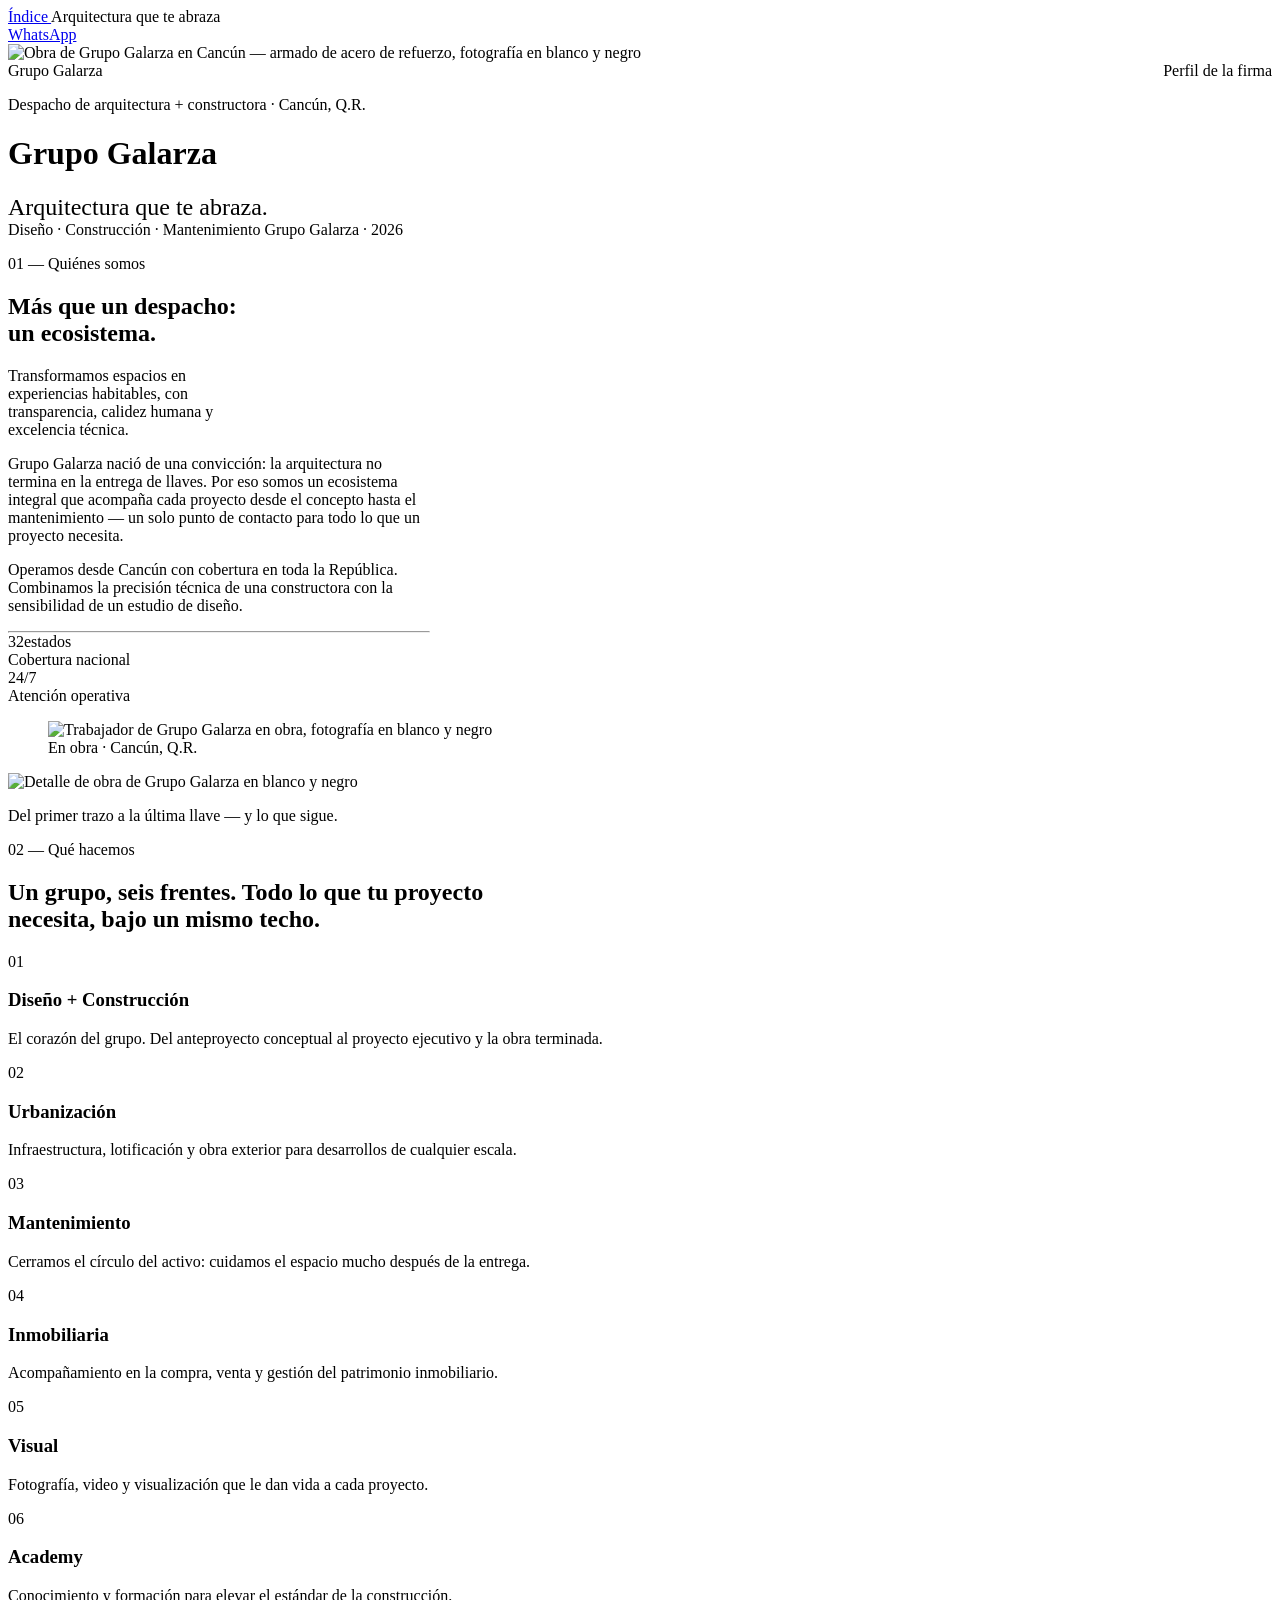
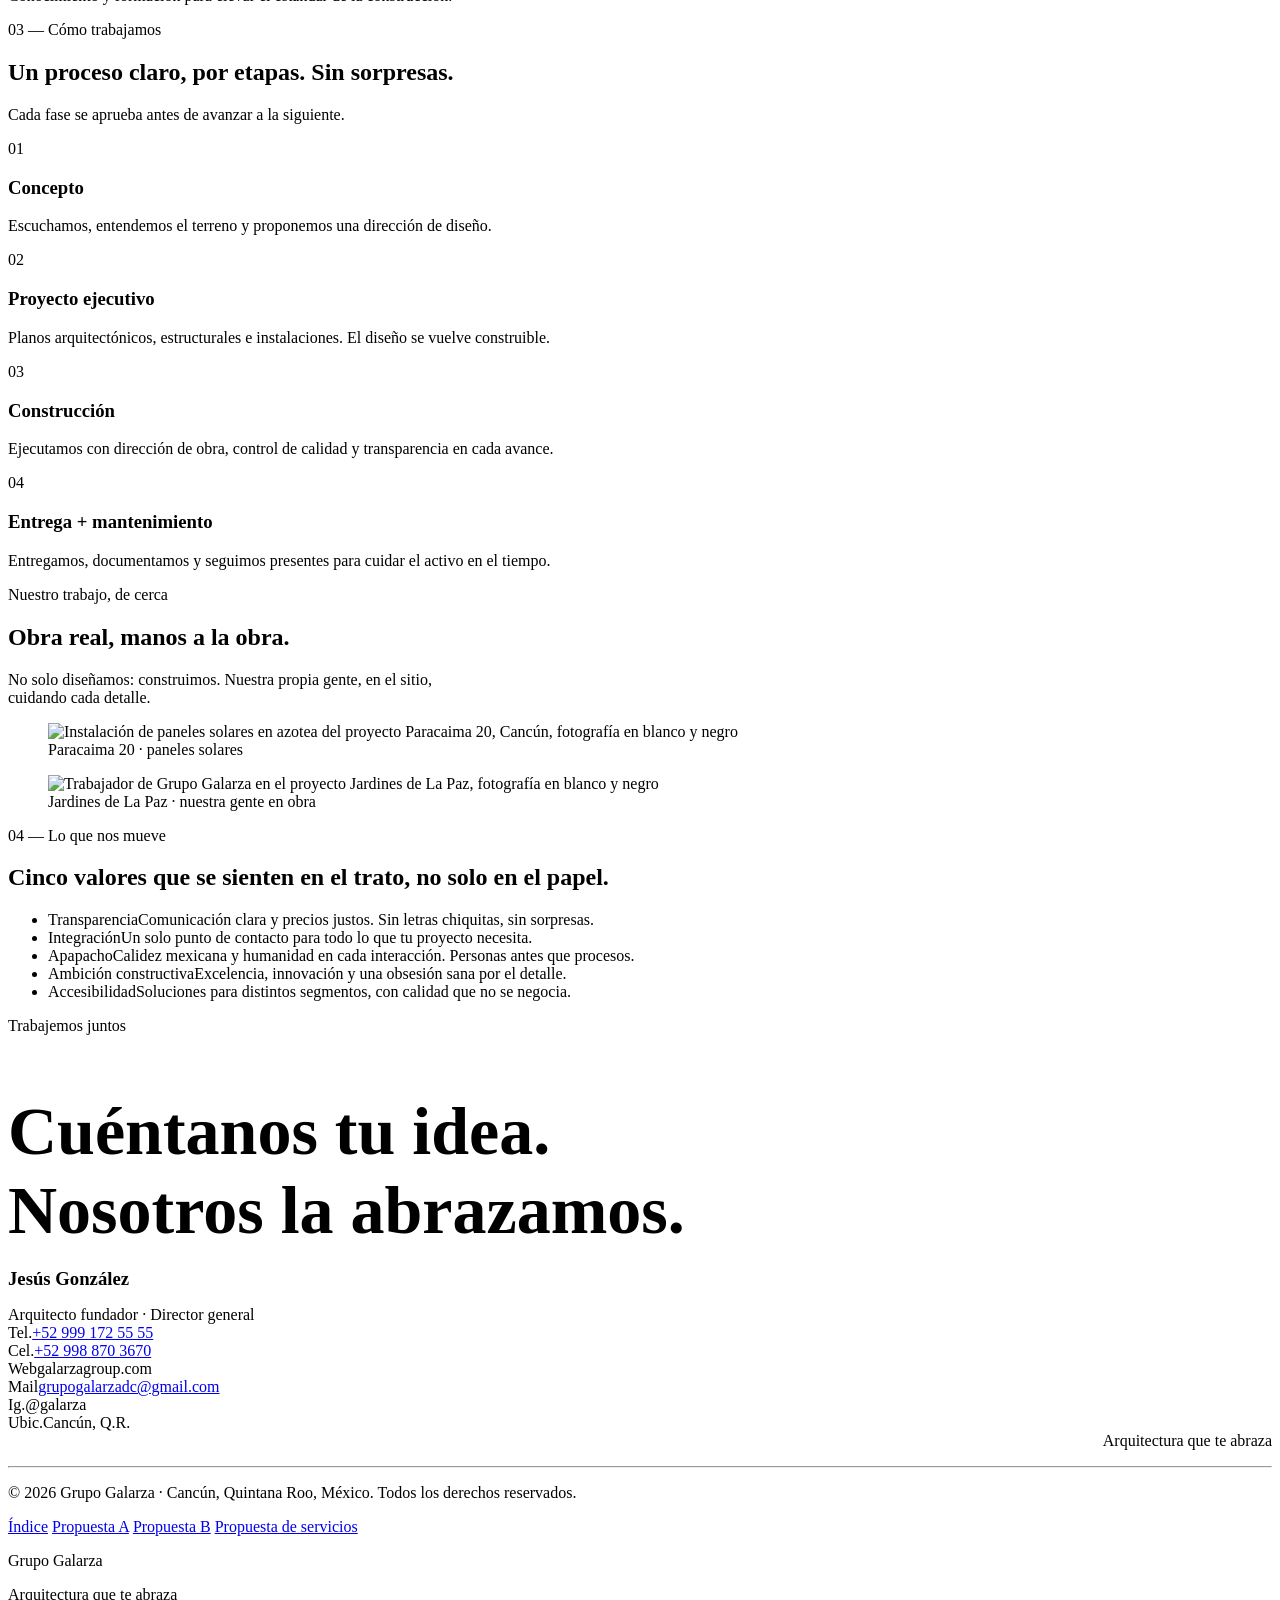
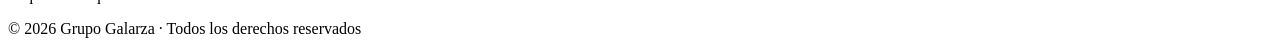
==== commit a7fd786e: "Hero del inicio con imagen de fondo y portafolio real en Quienes somos - Hero de / (isotipo negro-so" ====
--- a/grupo-galarza/index.html
+++ b/grupo-galarza/index.html
@@ -20,6 +20,6 @@
 </p> <p style="max-width:52ch;">
 Operamos desde Cancún con cobertura en toda la República. Combinamos la precisión técnica de una
             constructora con la sensibilidad de un estudio de diseño.
-</p> <hr class="divider" style="margin:var(--space-8) 0;max-width:420px;"> <div class="stats" style="gap:var(--space-10);"> <div class="stat"><div class="n">32<span class="u">estados</span></div><div class="l">Cobertura nacional</div></div> <div class="stat"><div class="n">24/7</div><div class="l">Atención operativa</div></div> </div> </div> <figure class="figure grayscale" data-reveal> <img src="/alynea/assets/galarza/gg_a.jpg" alt="Trabajador de Grupo Galarza en obra, fotografía en blanco y negro"> <figcaption><span class="caption">En obra · Cancún, Q.R.</span></figcaption> </figure> </div> </div> </section>  <section class="band"> <img src="/alynea/assets/galarza/gg_b.jpg" alt="Detalle de obra de Grupo Galarza en blanco y negro"> <div class="band-cap"><p class="q">Del primer trazo a la última llave — y lo que sigue.</p></div> </section>  <section class="section"> <div class="container"> <div style="max-width:64ch;margin-bottom:var(--space-12);" data-reveal> <p class="kicker">02 — Qué hacemos</p> <h2 data-reveal-title>Un grupo, seis frentes. Todo lo que tu proyecto necesita, bajo un mismo techo.</h2> </div> <div class="grid grid-3"> <div class="service" data-reveal> <div class="idx">01</div> <h3 class="h4">Diseño + Construcción</h3> <p>El corazón del grupo. Del anteproyecto conceptual al proyecto ejecutivo y la obra terminada.</p> </div><div class="service" data-reveal> <div class="idx">02</div> <h3 class="h4">Urbanización</h3> <p>Infraestructura, lotificación y obra exterior para desarrollos de cualquier escala.</p> </div><div class="service" data-reveal> <div class="idx">03</div> <h3 class="h4">Mantenimiento</h3> <p>Cerramos el círculo del activo: cuidamos el espacio mucho después de la entrega.</p> </div><div class="service" data-reveal> <div class="idx">04</div> <h3 class="h4">Inmobiliaria</h3> <p>Acompañamiento en la compra, venta y gestión del patrimonio inmobiliario.</p> </div><div class="service" data-reveal> <div class="idx">05</div> <h3 class="h4">Visual</h3> <p>Fotografía, video y visualización que le dan vida a cada proyecto.</p> </div><div class="service" data-reveal> <div class="idx">06</div> <h3 class="h4">Academy</h3> <p>Conocimiento y formación para elevar el estándar de la construcción.</p> </div> </div> </div> </section>  <section class="section scheme-b"> <div class="container"> <div style="max-width:60ch;margin-bottom:var(--space-10);" data-reveal> <p class="kicker">03 — Cómo trabajamos</p> <h2 data-reveal-title>Un proceso claro, por etapas. Sin sorpresas.</h2> <p class="body-sm" style="max-width:52ch;">Cada fase se aprueba antes de avanzar a la siguiente.</p> </div> <div class="steps"> <div class="step" data-reveal> <div class="k">01</div> <h3 class="h4">Concepto</h3> <p>Escuchamos, entendemos el terreno y proponemos una dirección de diseño.</p> </div><div class="step" data-reveal> <div class="k">02</div> <h3 class="h4">Proyecto ejecutivo</h3> <p>Planos arquitectónicos, estructurales e instalaciones. El diseño se vuelve construible.</p> </div><div class="step" data-reveal> <div class="k">03</div> <h3 class="h4">Construcción</h3> <p>Ejecutamos con dirección de obra, control de calidad y transparencia en cada avance.</p> </div><div class="step" data-reveal> <div class="k">04</div> <h3 class="h4">Entrega + mantenimiento</h3> <p>Entregamos, documentamos y seguimos presentes para cuidar el activo en el tiempo.</p> </div> </div> </div> </section>  <section class="section"> <div class="container"> <div style="max-width:58ch;margin-bottom:var(--space-8);" data-reveal> <p class="kicker">Nuestro trabajo, de cerca</p> <h2 data-reveal-title>Obra real, manos a la obra.</h2> <p class="body-sm">No solo diseñamos: construimos. Nuestra propia gente, en el sitio, cuidando cada detalle.</p> </div> <div class="grid grid-2" style="gap:var(--space-5);"> <figure class="figure grayscale" data-reveal> <img src="/alynea/assets/galarza/gg_c.jpg" alt="Vaciado de concreto en obra de Grupo Galarza — colado de losa sobre malla de acero, fotografía en blanco y negro"> <figcaption><span class="caption">Vaciado de losa · en sitio</span></figcaption> </figure> <figure class="figure grayscale" data-reveal> <img src="/alynea/assets/galarza/gg_d.jpg" alt="Cuadrilla de Grupo Galarza durante el colado de concreto, fotografía en blanco y negro"> <figcaption><span class="caption">Nuestra gente, en el colado</span></figcaption> </figure> </div> </div> </section>  <section class="section"> <div class="container"> <div class="grid grid-5-7"> <div data-reveal> <p class="kicker">04 — Lo que nos mueve</p> <h2 data-reveal-title>Cinco valores que se sienten en el trato, no solo en el papel.</h2> </div> <ul class="vlist" data-reveal> <li><span class="term">Transparencia</span><span class="def">Comunicación clara y precios justos. Sin letras chiquitas, sin sorpresas.</span></li><li><span class="term">Integración</span><span class="def">Un solo punto de contacto para todo lo que tu proyecto necesita.</span></li><li><span class="term">Apapacho</span><span class="def">Calidez mexicana y humanidad en cada interacción. Personas antes que procesos.</span></li><li><span class="term">Ambición constructiva</span><span class="def">Excelencia, innovación y una obsesión sana por el detalle.</span></li><li><span class="term">Accesibilidad</span><span class="def">Soluciones para distintos segmentos, con calidad que no se negocia.</span></li> </ul> </div> </div> </section>  <section class="section scheme-b deep"> <div class="container"> <p class="kicker">Trabajemos juntos</p> <h2 class="display" style="font-size:clamp(38px,5.5vw,68px);margin-bottom:var(--space-10);" data-reveal-title>
+</p> <hr class="divider" style="margin:var(--space-8) 0;max-width:420px;"> <div class="stats" style="gap:var(--space-10);"> <div class="stat"><div class="n">32<span class="u">estados</span></div><div class="l">Cobertura nacional</div></div> <div class="stat"><div class="n">24/7</div><div class="l">Atención operativa</div></div> </div> </div> <figure class="figure grayscale" data-reveal> <img src="/alynea/assets/galarza/gg_a.jpg" alt="Trabajador de Grupo Galarza en obra, fotografía en blanco y negro"> <figcaption><span class="caption">En obra · Cancún, Q.R.</span></figcaption> </figure> </div> </div> </section>  <section class="band"> <img src="/alynea/assets/galarza/gg_b.jpg" alt="Detalle de obra de Grupo Galarza en blanco y negro"> <div class="band-cap"><p class="q">Del primer trazo a la última llave — y lo que sigue.</p></div> </section>  <section class="section"> <div class="container"> <div style="max-width:64ch;margin-bottom:var(--space-12);" data-reveal> <p class="kicker">02 — Qué hacemos</p> <h2 data-reveal-title>Un grupo, seis frentes. Todo lo que tu proyecto necesita, bajo un mismo techo.</h2> </div> <div class="grid grid-3"> <div class="service" data-reveal> <div class="idx">01</div> <h3 class="h4">Diseño + Construcción</h3> <p>El corazón del grupo. Del anteproyecto conceptual al proyecto ejecutivo y la obra terminada.</p> </div><div class="service" data-reveal> <div class="idx">02</div> <h3 class="h4">Urbanización</h3> <p>Infraestructura, lotificación y obra exterior para desarrollos de cualquier escala.</p> </div><div class="service" data-reveal> <div class="idx">03</div> <h3 class="h4">Mantenimiento</h3> <p>Cerramos el círculo del activo: cuidamos el espacio mucho después de la entrega.</p> </div><div class="service" data-reveal> <div class="idx">04</div> <h3 class="h4">Inmobiliaria</h3> <p>Acompañamiento en la compra, venta y gestión del patrimonio inmobiliario.</p> </div><div class="service" data-reveal> <div class="idx">05</div> <h3 class="h4">Visual</h3> <p>Fotografía, video y visualización que le dan vida a cada proyecto.</p> </div><div class="service" data-reveal> <div class="idx">06</div> <h3 class="h4">Academy</h3> <p>Conocimiento y formación para elevar el estándar de la construcción.</p> </div> </div> </div> </section>  <section class="section scheme-b"> <div class="container"> <div style="max-width:60ch;margin-bottom:var(--space-10);" data-reveal> <p class="kicker">03 — Cómo trabajamos</p> <h2 data-reveal-title>Un proceso claro, por etapas. Sin sorpresas.</h2> <p class="body-sm" style="max-width:52ch;">Cada fase se aprueba antes de avanzar a la siguiente.</p> </div> <div class="steps"> <div class="step" data-reveal> <div class="k">01</div> <h3 class="h4">Concepto</h3> <p>Escuchamos, entendemos el terreno y proponemos una dirección de diseño.</p> </div><div class="step" data-reveal> <div class="k">02</div> <h3 class="h4">Proyecto ejecutivo</h3> <p>Planos arquitectónicos, estructurales e instalaciones. El diseño se vuelve construible.</p> </div><div class="step" data-reveal> <div class="k">03</div> <h3 class="h4">Construcción</h3> <p>Ejecutamos con dirección de obra, control de calidad y transparencia en cada avance.</p> </div><div class="step" data-reveal> <div class="k">04</div> <h3 class="h4">Entrega + mantenimiento</h3> <p>Entregamos, documentamos y seguimos presentes para cuidar el activo en el tiempo.</p> </div> </div> </div> </section>  <section class="section"> <div class="container"> <div style="max-width:58ch;margin-bottom:var(--space-8);" data-reveal> <p class="kicker">Nuestro trabajo, de cerca</p> <h2 data-reveal-title>Obra real, manos a la obra.</h2> <p class="body-sm">No solo diseñamos: construimos. Nuestra propia gente, en el sitio, cuidando cada detalle.</p> </div> <div class="grid grid-2" style="gap:var(--space-5);"> <figure class="figure grayscale" data-reveal> <img src="/alynea/assets/galarza/paracaima-20-paneles-solares.jpg" alt="Instalación de paneles solares en azotea del proyecto Paracaima 20, Cancún, fotografía en blanco y negro"> <figcaption><span class="caption">Paracaima 20 · paneles solares</span></figcaption> </figure> <figure class="figure grayscale" data-reveal> <img src="/alynea/assets/galarza/jardines-de-la-paz-cuadrilla.jpg" alt="Trabajador de Grupo Galarza en el proyecto Jardines de La Paz, fotografía en blanco y negro"> <figcaption><span class="caption">Jardines de La Paz · nuestra gente en obra</span></figcaption> </figure> </div> </div> </section>  <section class="section"> <div class="container"> <div class="grid grid-5-7"> <div data-reveal> <p class="kicker">04 — Lo que nos mueve</p> <h2 data-reveal-title>Cinco valores que se sienten en el trato, no solo en el papel.</h2> </div> <ul class="vlist" data-reveal> <li><span class="term">Transparencia</span><span class="def">Comunicación clara y precios justos. Sin letras chiquitas, sin sorpresas.</span></li><li><span class="term">Integración</span><span class="def">Un solo punto de contacto para todo lo que tu proyecto necesita.</span></li><li><span class="term">Apapacho</span><span class="def">Calidez mexicana y humanidad en cada interacción. Personas antes que procesos.</span></li><li><span class="term">Ambición constructiva</span><span class="def">Excelencia, innovación y una obsesión sana por el detalle.</span></li><li><span class="term">Accesibilidad</span><span class="def">Soluciones para distintos segmentos, con calidad que no se negocia.</span></li> </ul> </div> </div> </section>  <section class="section scheme-b deep"> <div class="container"> <p class="kicker">Trabajemos juntos</p> <h2 class="display" style="font-size:clamp(38px,5.5vw,68px);margin-bottom:var(--space-10);" data-reveal-title>
 Cuéntanos tu idea.<br>Nosotros la abrazamos.
 </h2> <div class="grid grid-2" style="align-items:end;gap:var(--space-10);" data-reveal> <div> <h3 style="margin-bottom:var(--space-1);">Jesús González</h3> <p class="body-sm" style="margin-bottom:var(--space-6);">Arquitecto fundador · Director general</p> <div class="contact-grid"> <div class="contact-row"><span class="lab">Tel.</span><span class="val"><a href="tel:+529991725555">+52 999 172 55 55</a></span></div> <div class="contact-row"><span class="lab">Cel.</span><span class="val"><a href="tel:+529988703670">+52 998 870 3670</a></span></div> <div class="contact-row"><span class="lab">Web</span><span class="val">galarzagroup.com</span></div> <div class="contact-row"><span class="lab">Mail</span><span class="val"><a href="mailto:grupogalarzadc@gmail.com">grupogalarzadc@gmail.com</a></span></div> <div class="contact-row"><span class="lab">Ig.</span><span class="val">@galarza</span></div> <div class="contact-row"><span class="lab">Ubic.</span><span class="val">Cancún, Q.R.</span></div> </div> </div> <div style="text-align:right;"> <span class="isotipo-sm" style="margin-left:auto;mask-image:url(/alynea/brand/isotipo-blanco.svg);-webkit-mask-image:url(/alynea/brand/isotipo-blanco.svg)" aria-hidden="true"></span> <p class="body-sm" style="margin-top:var(--space-4);">Arquitectura que te abraza</p> </div> </div> <hr class="divider" style="margin:var(--space-10) 0 var(--space-6);"> <p class="caption">© 2026 Grupo Galarza · Cancún, Quintana Roo, México. Todos los derechos reservados.</p> </div> </section> <footer class="gg-footer scheme-b" data-astro-cid-f2x45eq6> <div class="container" data-astro-cid-f2x45eq6> <nav class="gg-footer__nav" aria-label="Más del proyecto" data-astro-cid-f2x45eq6> <a href="/alynea/" data-astro-cid-f2x45eq6>Índice</a> <a href="/alynea/propuesta-a" data-astro-cid-f2x45eq6>Propuesta A</a> <a href="/alynea/propuesta-b" data-astro-cid-f2x45eq6>Propuesta B</a> <a href="/alynea/propuesta/" data-astro-cid-f2x45eq6>Propuesta de servicios</a> </nav> <div class="gg-footer__inner" data-astro-cid-f2x45eq6> <div class="gg-footer__brand" data-astro-cid-f2x45eq6> <span class="isotipo" style="mask-image:url(/alynea/brand/isotipo-arena.svg);-webkit-mask-image:url(/alynea/brand/isotipo-arena.svg)" aria-hidden="true" data-astro-cid-f2x45eq6></span> <div data-astro-cid-f2x45eq6> <p class="gg-footer__nombre" data-astro-cid-f2x45eq6>Grupo Galarza</p> <p class="caption gg-footer__tag" data-astro-cid-f2x45eq6>Arquitectura que te abraza</p> </div> </div> <p class="caption gg-footer__legal" data-astro-cid-f2x45eq6>© 2026 Grupo Galarza · Todos los derechos reservados</p> </div> </div> </footer>   </body></html>
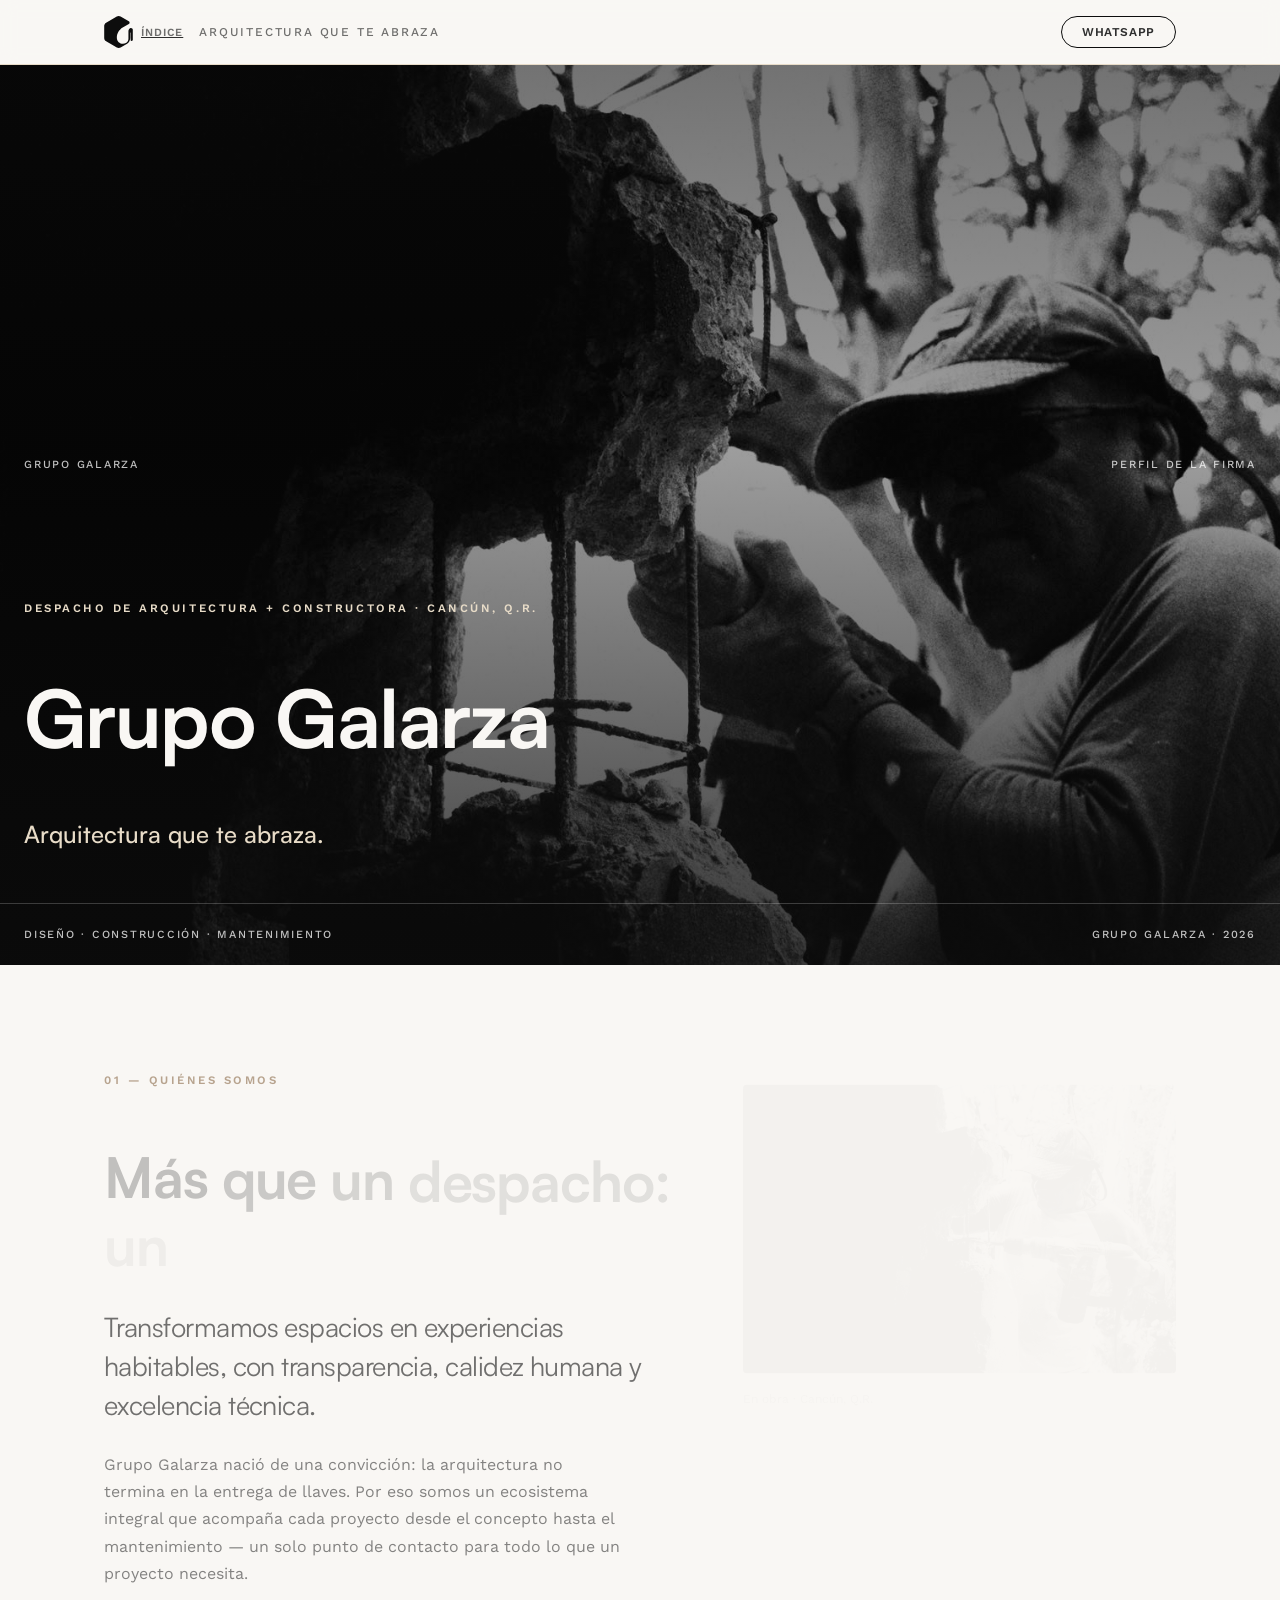
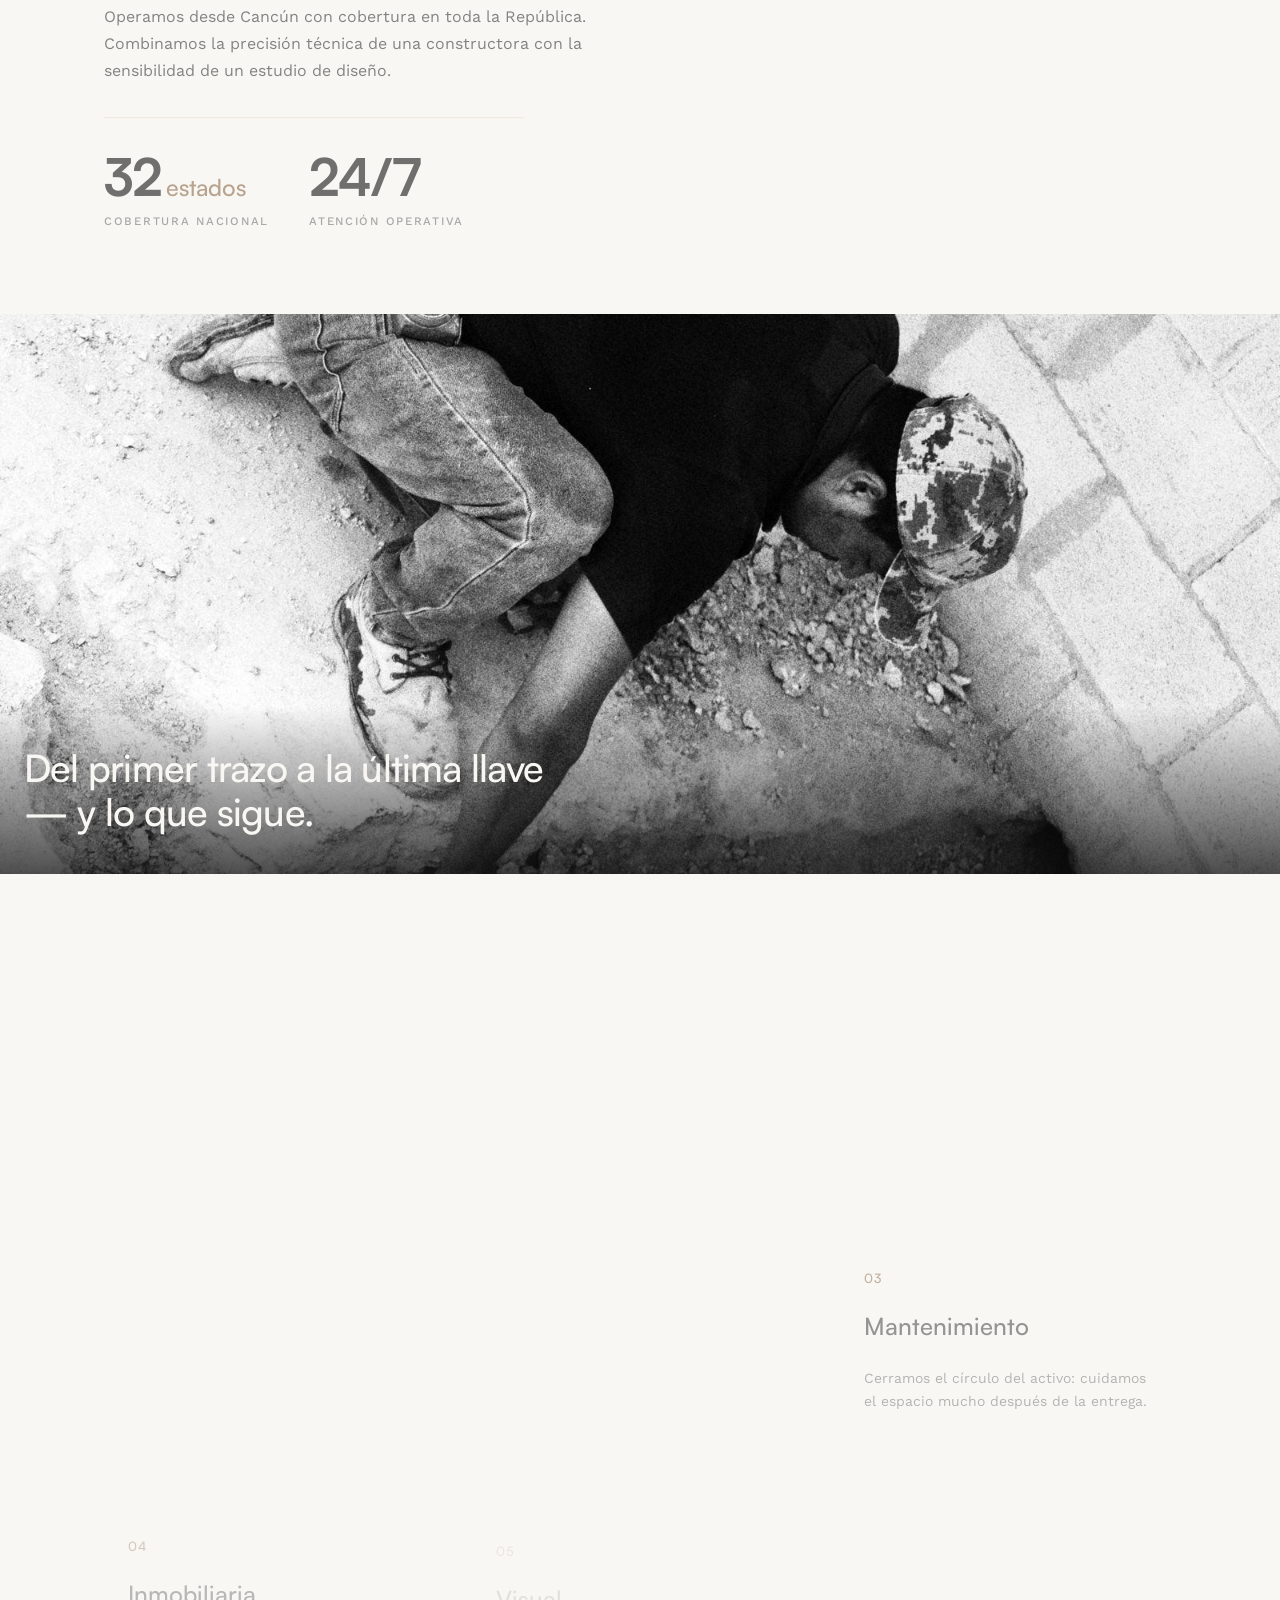
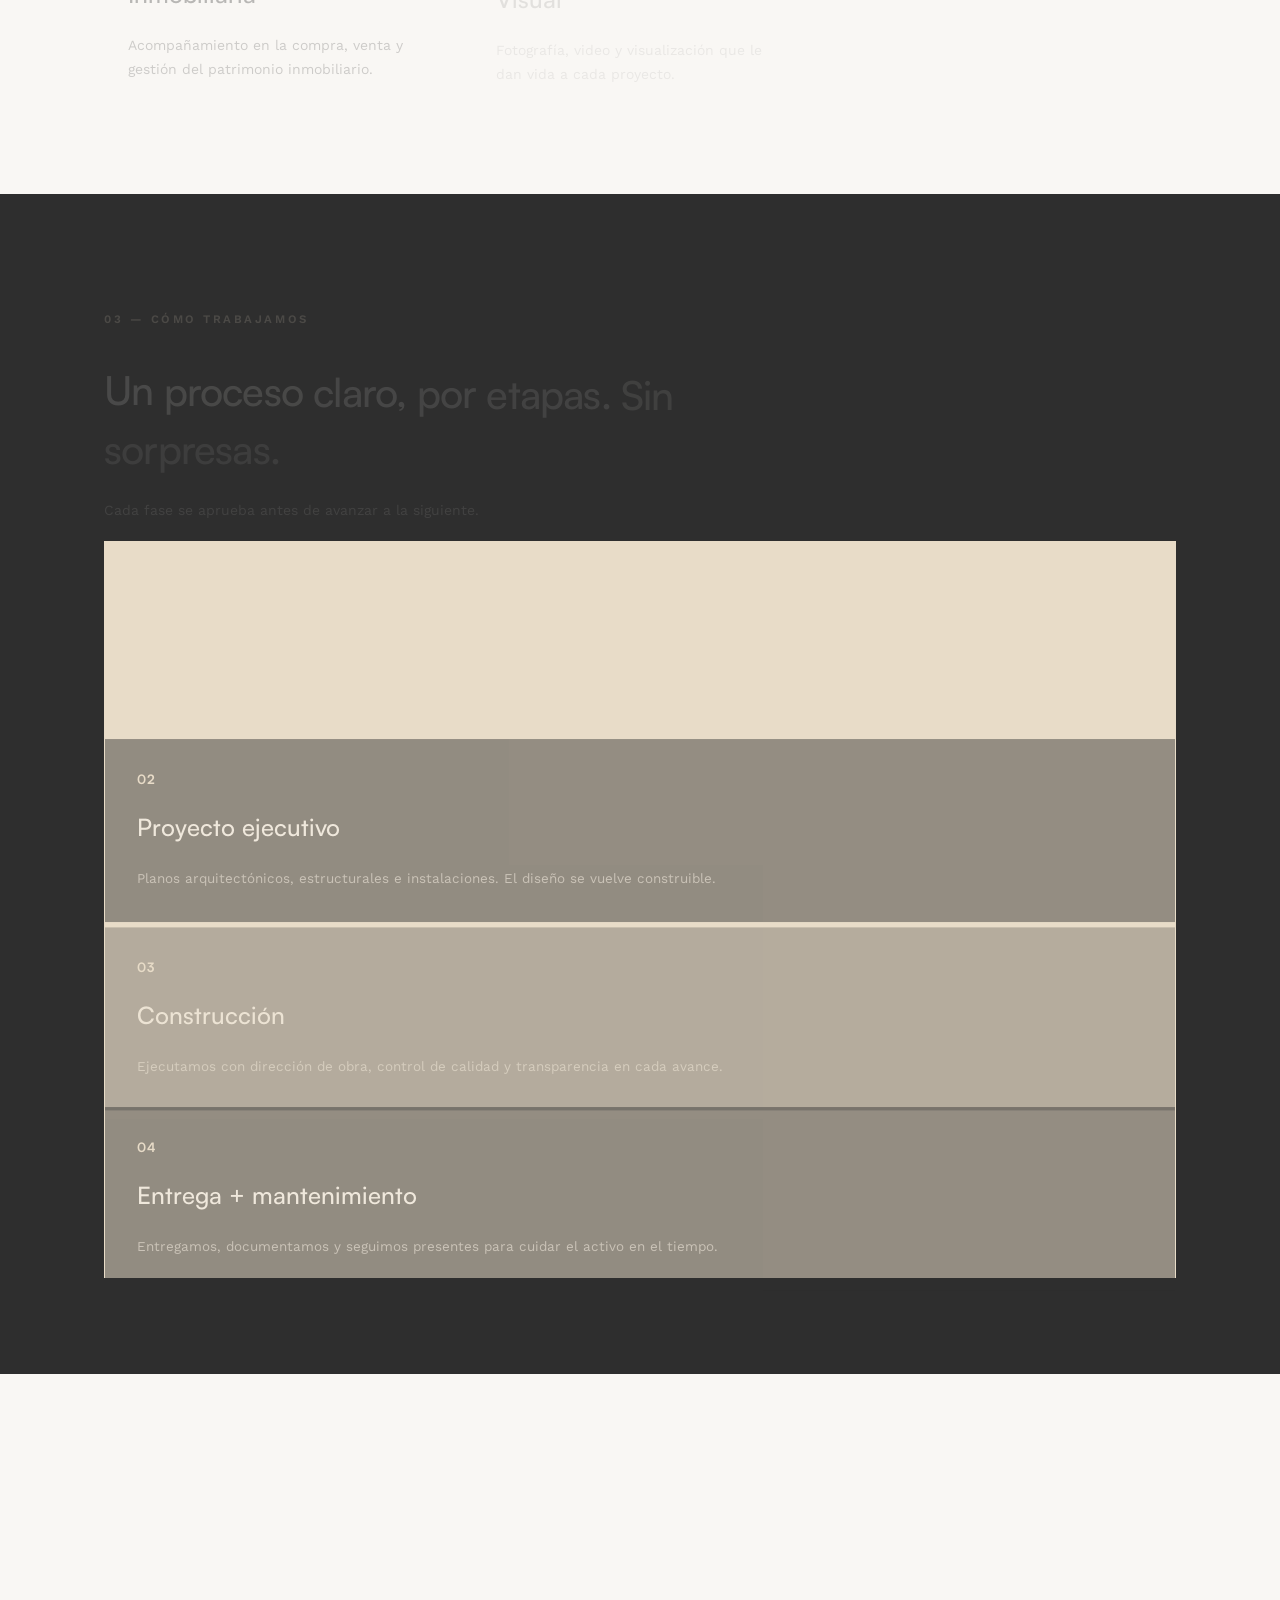
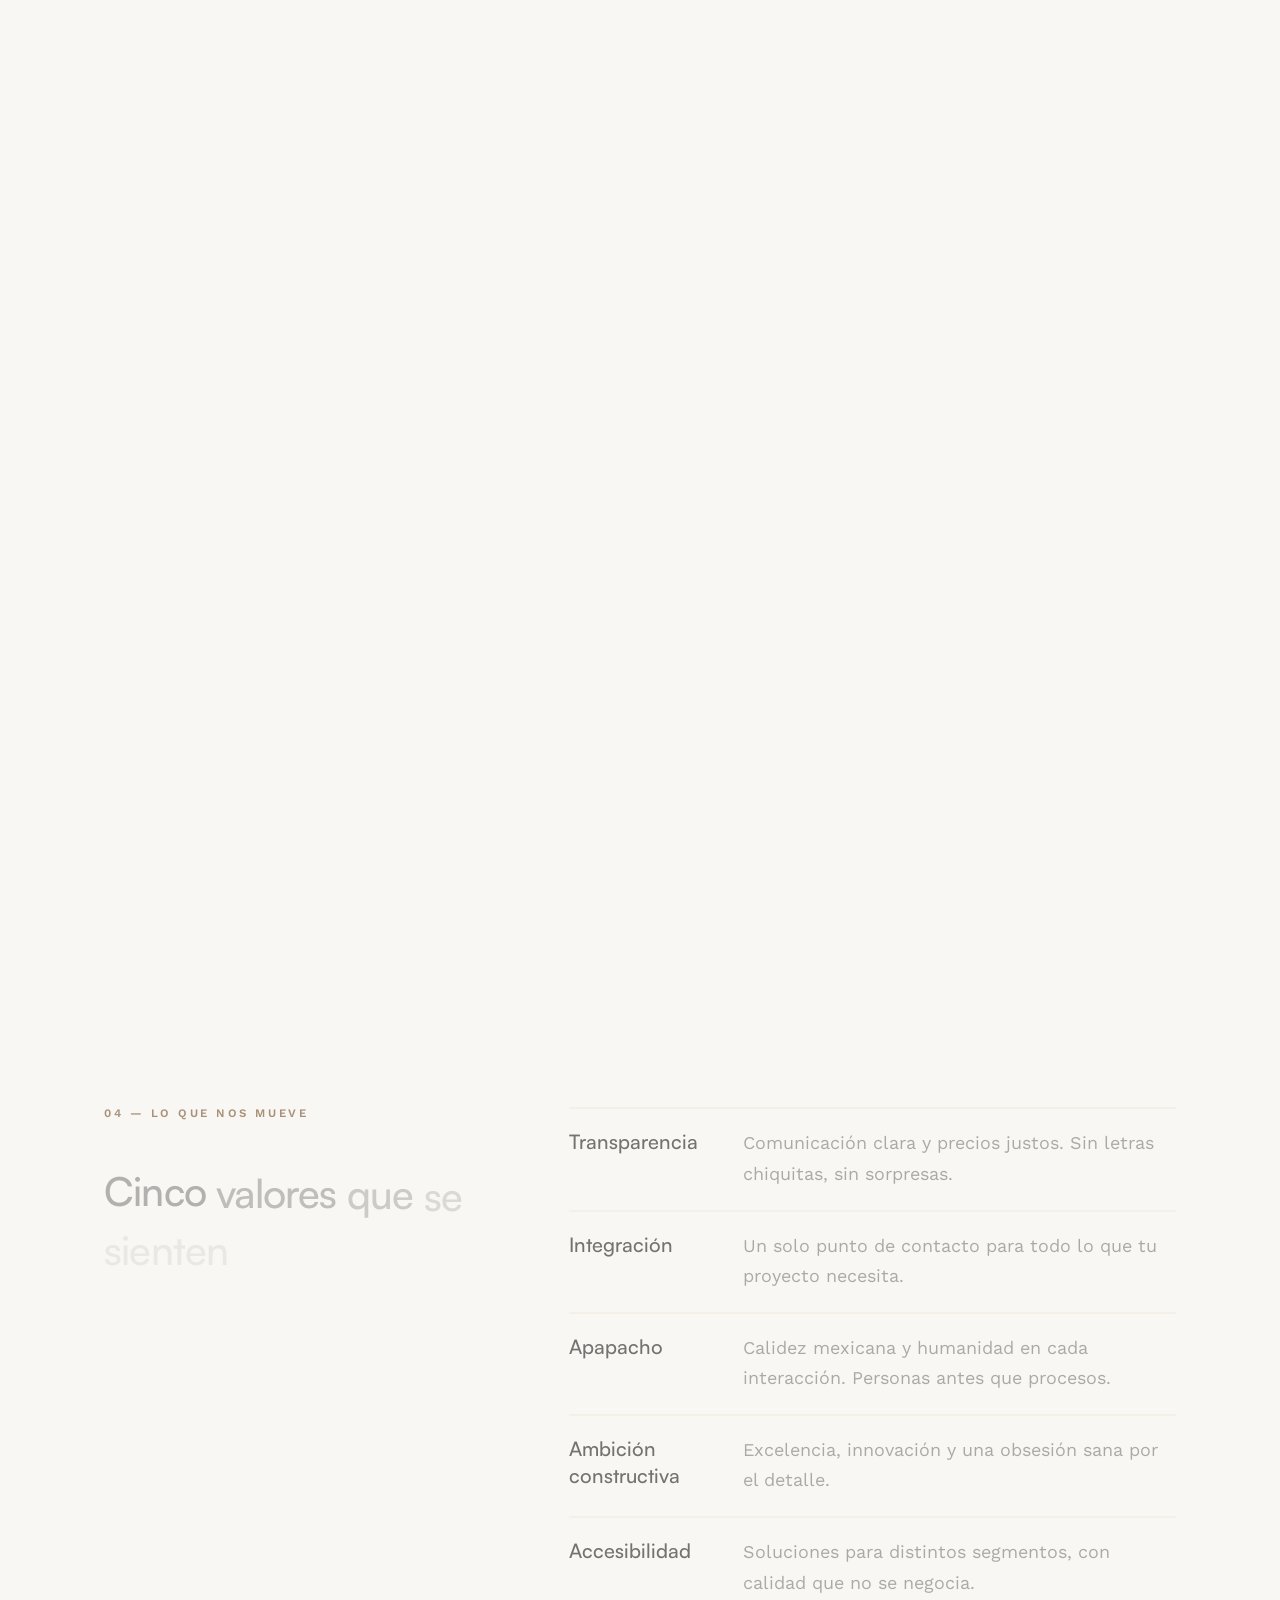
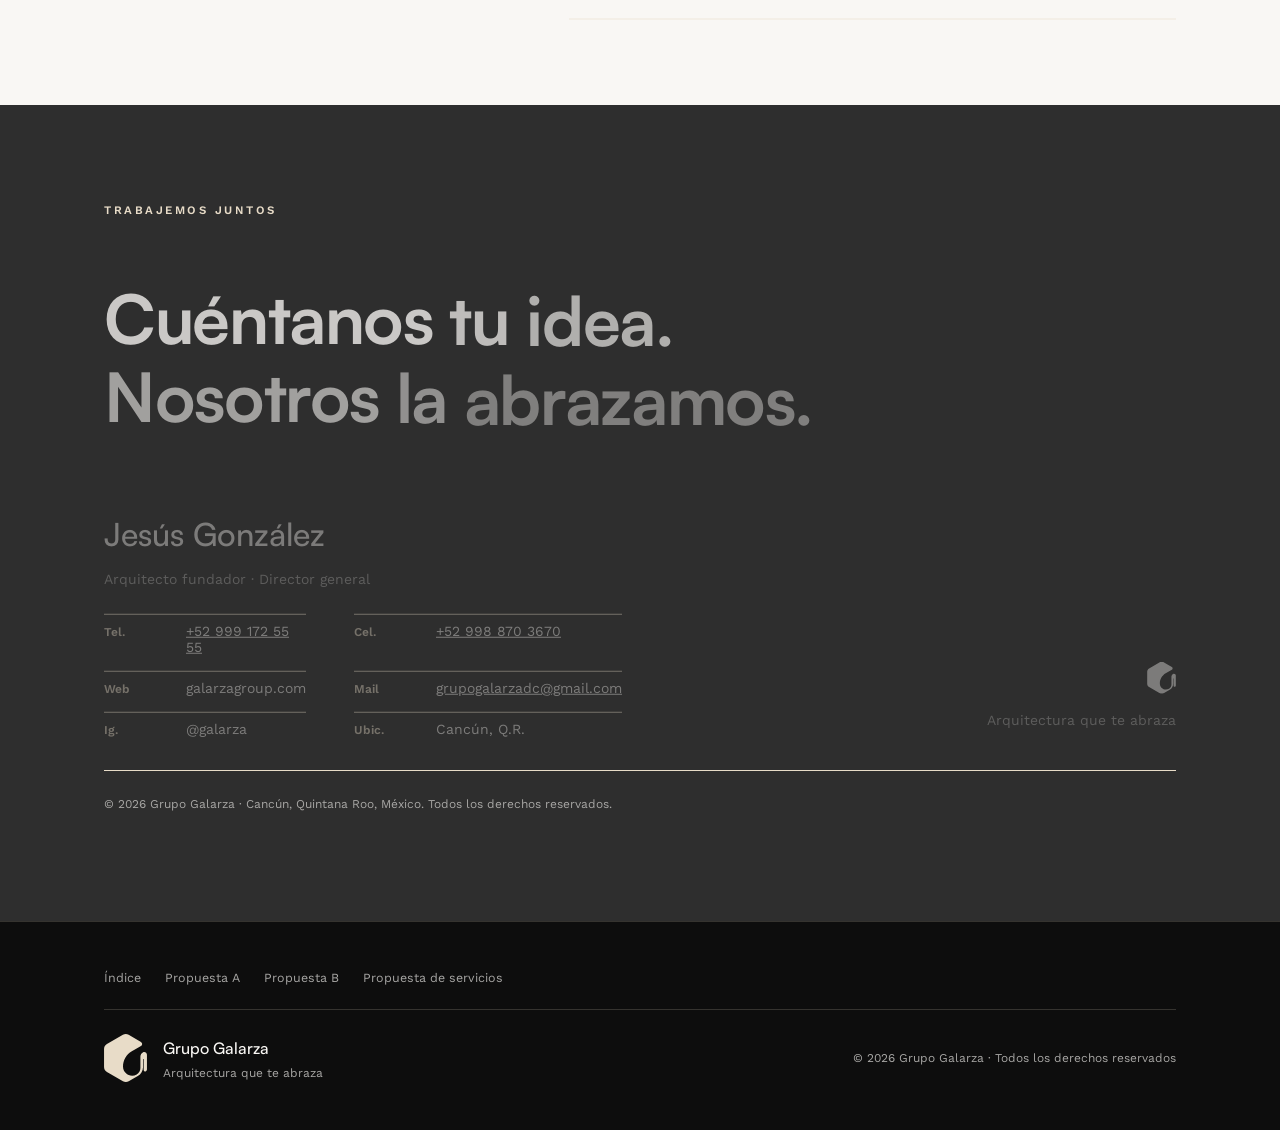
==== commit 395f6261: "fix: quitar prefijo /alynea/ de rutas para servir desde raíz El build traía base: '/alynea/' (GitHub" ====
--- a/grupo-galarza/index.html
+++ b/grupo-galarza/index.html
@@ -1,4 +1,4 @@
-<!DOCTYPE html><html lang="es" style="--clientePrimario: #C9B8E0;--clienteSecundario: #A9D8BE;--clienteAcento: #E6A87E;"> <head><meta charset="utf-8"><meta name="robots" content="noindex, nofollow"><meta name="viewport" content="width=device-width, initial-scale=1"><title>Grupo Galarza — Perfil de la firma</title><meta name="description" content="El despacho y constructora detrás del proyecto. Arquitectura que te abraza."><!-- Open Graph --><meta property="og:type" content="website"><meta property="og:title" content="Grupo Galarza — Perfil de la firma"><meta property="og:description" content="El despacho y constructora detrás del proyecto. Arquitectura que te abraza."><meta property="og:url" content="https://grupogalarza.github.io/alynea/"><link rel="icon" type="image/svg+xml" href="/alynea/brand/isotipo-negro.svg"><!-- has-js: se activa apenas corre JS; sin JS el contenido sigue legible. --><script>
+<!DOCTYPE html><html lang="es" style="--clientePrimario: #C9B8E0;--clienteSecundario: #A9D8BE;--clienteAcento: #E6A87E;"> <head><meta charset="utf-8"><meta name="robots" content="noindex, nofollow"><meta name="viewport" content="width=device-width, initial-scale=1"><title>Grupo Galarza — Perfil de la firma</title><meta name="description" content="El despacho y constructora detrás del proyecto. Arquitectura que te abraza."><!-- Open Graph --><meta property="og:type" content="website"><meta property="og:title" content="Grupo Galarza — Perfil de la firma"><meta property="og:description" content="El despacho y constructora detrás del proyecto. Arquitectura que te abraza."><meta property="og:url" content="https://grupogalarza.github.io/alynea/"><link rel="icon" type="image/svg+xml" href="/brand/isotipo-negro.svg"><!-- has-js: se activa apenas corre JS; sin JS el contenido sigue legible. --><script>
       document.documentElement.classList.add('has-js');
     </script><!-- Reveal-scroll (anime.js v4, self-hosted). Sin JS o si algo falla, los
          elementos [data-reveal]/[data-reveal-title] quedan en su estado
@@ -7,11 +7,11 @@
          GOTCHA: un script tag con atributo src se trata como is:inline
          (passthrough crudo, sin bundling de Vite) — el import de animejs
          nunca se resolvería en el build. El import va DENTRO de un tag
-         SIN atributos para que Astro lo procese/bundlee. --><script type="module" src="/alynea/_astro/Base.astro_astro_type_script_index_0_lang.B79JQ8iV.js"></script><!-- Paleta del cliente: variables --cliente-* (NO las tocan los componentes galarza/). --><link rel="stylesheet" href="/alynea/_astro/grupo-galarza.CFqa31GN.css">
+         SIN atributos para que Astro lo procese/bundlee. --><script type="module" src="/_astro/Base.astro_astro_type_script_index_0_lang.B79JQ8iV.js"></script><!-- Paleta del cliente: variables --cliente-* (NO las tocan los componentes galarza/). --><link rel="stylesheet" href="/_astro/grupo-galarza.CFqa31GN.css">
 <style>.cover-doc-bar[data-astro-cid-pwys7xna]{position:relative;z-index:2;display:flex;justify-content:space-between;padding:var(--space-6) var(--container-pad) 0}.cover-proyecto[data-astro-cid-pwys7xna]{font-family:var(--font-heading);font-weight:500;font-size:clamp(16px,1.8vw,20px);color:var(--detail);letter-spacing:var(--tracking-normal);margin:0 0 var(--space-3)}.cover-tagline[data-astro-cid-pwys7xna]{font-family:var(--font-heading);font-weight:500;font-size:clamp(18px,2.2vw,24px);color:var(--detail);margin:var(--space-3) 0 0}
-</style></head> <body style="--clientePrimario: #C9B8E0;--clienteSecundario: #A9D8BE;--clienteAcento: #E6A87E;">  <header class="gg-header no-print" data-astro-cid-jdhq7kue> <div class="container gg-header__inner" data-astro-cid-jdhq7kue> <div class="gg-header__brand-group" data-astro-cid-jdhq7kue> <a href="/alynea/" class="gg-header__brand" aria-label="Volver al índice del proyecto" data-astro-cid-jdhq7kue> <span class="gg-header__logo" style="mask-image:url(/alynea/brand/isotipo-negro.svg);-webkit-mask-image:url(/alynea/brand/isotipo-negro.svg)" aria-hidden="true" data-astro-cid-jdhq7kue></span> <span class="gg-header__indice" aria-hidden="true" data-astro-cid-jdhq7kue>Índice</span> </a> <span class="label gg-header__tagline" data-astro-cid-jdhq7kue>Arquitectura que te abraza</span> </div> <style>astro-island,astro-slot,astro-static-slot{display:contents}</style><script>(()=>{var a=(s,i,o)=>{let r=async()=>{await(await s())()},t=typeof i.value=="object"?i.value:void 0,c={rootMargin:t==null?void 0:t.rootMargin},n=new IntersectionObserver(e=>{for(let l of e)if(l.isIntersecting){n.disconnect(),r();break}},c);for(let e of o.children)n.observe(e)};(self.Astro||(self.Astro={})).visible=a;window.dispatchEvent(new Event("astro:visible"));})();</script><script>(()=>{var A=Object.defineProperty;var g=(i,o,a)=>o in i?A(i,o,{enumerable:!0,configurable:!0,writable:!0,value:a}):i[o]=a;var d=(i,o,a)=>g(i,typeof o!="symbol"?o+"":o,a);{let i={0:t=>m(t),1:t=>a(t),2:t=>new RegExp(t),3:t=>new Date(t),4:t=>new Map(a(t)),5:t=>new Set(a(t)),6:t=>BigInt(t),7:t=>new URL(t),8:t=>new Uint8Array(t),9:t=>new Uint16Array(t),10:t=>new Uint32Array(t),11:t=>1/0*t},o=t=>{let[l,e]=t;return l in i?i[l](e):void 0},a=t=>t.map(o),m=t=>typeof t!="object"||t===null?t:Object.fromEntries(Object.entries(t).map(([l,e])=>[l,o(e)]));class y extends HTMLElement{constructor(){super(...arguments);d(this,"Component");d(this,"hydrator");d(this,"hydrate",async()=>{var b;if(!this.hydrator||!this.isConnected)return;let e=(b=this.parentElement)==null?void 0:b.closest("astro-island[ssr]");if(e){e.addEventListener("astro:hydrate",this.hydrate,{once:!0});return}let c=this.querySelectorAll("astro-slot"),n={},h=this.querySelectorAll("template[data-astro-template]");for(let r of h){let s=r.closest(this.tagName);s!=null&&s.isSameNode(this)&&(n[r.getAttribute("data-astro-template")||"default"]=r.innerHTML,r.remove())}for(let r of c){let s=r.closest(this.tagName);s!=null&&s.isSameNode(this)&&(n[r.getAttribute("name")||"default"]=r.innerHTML)}let p;try{p=this.hasAttribute("props")?m(JSON.parse(this.getAttribute("props"))):{}}catch(r){let s=this.getAttribute("component-url")||"<unknown>",v=this.getAttribute("component-export");throw v&&(s+=` (export ${v})`),console.error(`[hydrate] Error parsing props for component ${s}`,this.getAttribute("props"),r),r}let u;await this.hydrator(this)(this.Component,p,n,{client:this.getAttribute("client")}),this.removeAttribute("ssr"),this.dispatchEvent(new CustomEvent("astro:hydrate"))});d(this,"unmount",()=>{this.isConnected||this.dispatchEvent(new CustomEvent("astro:unmount"))})}disconnectedCallback(){document.removeEventListener("astro:after-swap",this.unmount),document.addEventListener("astro:after-swap",this.unmount,{once:!0})}connectedCallback(){if(!this.hasAttribute("await-children")||document.readyState==="interactive"||document.readyState==="complete")this.childrenConnectedCallback();else{let e=()=>{document.removeEventListener("DOMContentLoaded",e),c.disconnect(),this.childrenConnectedCallback()},c=new MutationObserver(()=>{var n;((n=this.lastChild)==null?void 0:n.nodeType)===Node.COMMENT_NODE&&this.lastChild.nodeValue==="astro:end"&&(this.lastChild.remove(),e())});c.observe(this,{childList:!0}),document.addEventListener("DOMContentLoaded",e)}}async childrenConnectedCallback(){let e=this.getAttribute("before-hydration-url");e&&await import(e),this.start()}async start(){let e=JSON.parse(this.getAttribute("opts")),c=this.getAttribute("client");if(Astro[c]===void 0){window.addEventListener(`astro:${c}`,()=>this.start(),{once:!0});return}try{await Astro[c](async()=>{let n=this.getAttribute("renderer-url"),[h,{default:p}]=await Promise.all([import(this.getAttribute("component-url")),n?import(n):()=>()=>{}]),u=this.getAttribute("component-export")||"default";if(!u.includes("."))this.Component=h[u];else{this.Component=h;for(let f of u.split("."))this.Component=this.Component[f]}return this.hydrator=p,this.hydrate},e,this)}catch(n){console.error(`[astro-island] Error hydrating ${this.getAttribute("component-url")}`,n)}}attributeChangedCallback(){this.hydrate()}}d(y,"observedAttributes",["props"]),customElements.get("astro-island")||customElements.define("astro-island",y)}})();</script><astro-island uid="Z2793uD" prefix="r1" component-url="/alynea/_astro/Magnet.DsvVa4Si.js" component-export="default" renderer-url="/alynea/_astro/client.nFz3bvDj.js" props="{&quot;strength&quot;:[0,0.25],&quot;data-astro-cid-jdhq7kue&quot;:[0,true]}" ssr client="visible" opts="{&quot;name&quot;:&quot;Magnet&quot;,&quot;value&quot;:true}" await-children><div class="magnet"><astro-slot> <a class="btn btn-ghost gg-header__whatsapp" href="https://wa.me/529988703670?text=Hola%20Grupo%20Galarza%2C%20vi%20la%20propuesta%20de%20Alynea%20y%20me%20interesa%20platicar." target="_blank" rel="noopener" data-astro-cid-jdhq7kue>
+</style></head> <body style="--clientePrimario: #C9B8E0;--clienteSecundario: #A9D8BE;--clienteAcento: #E6A87E;">  <header class="gg-header no-print" data-astro-cid-jdhq7kue> <div class="container gg-header__inner" data-astro-cid-jdhq7kue> <div class="gg-header__brand-group" data-astro-cid-jdhq7kue> <a href="/" class="gg-header__brand" aria-label="Volver al índice del proyecto" data-astro-cid-jdhq7kue> <span class="gg-header__logo" style="mask-image:url(/brand/isotipo-negro.svg);-webkit-mask-image:url(/brand/isotipo-negro.svg)" aria-hidden="true" data-astro-cid-jdhq7kue></span> <span class="gg-header__indice" aria-hidden="true" data-astro-cid-jdhq7kue>Índice</span> </a> <span class="label gg-header__tagline" data-astro-cid-jdhq7kue>Arquitectura que te abraza</span> </div> <style>astro-island,astro-slot,astro-static-slot{display:contents}</style><script>(()=>{var a=(s,i,o)=>{let r=async()=>{await(await s())()},t=typeof i.value=="object"?i.value:void 0,c={rootMargin:t==null?void 0:t.rootMargin},n=new IntersectionObserver(e=>{for(let l of e)if(l.isIntersecting){n.disconnect(),r();break}},c);for(let e of o.children)n.observe(e)};(self.Astro||(self.Astro={})).visible=a;window.dispatchEvent(new Event("astro:visible"));})();</script><script>(()=>{var A=Object.defineProperty;var g=(i,o,a)=>o in i?A(i,o,{enumerable:!0,configurable:!0,writable:!0,value:a}):i[o]=a;var d=(i,o,a)=>g(i,typeof o!="symbol"?o+"":o,a);{let i={0:t=>m(t),1:t=>a(t),2:t=>new RegExp(t),3:t=>new Date(t),4:t=>new Map(a(t)),5:t=>new Set(a(t)),6:t=>BigInt(t),7:t=>new URL(t),8:t=>new Uint8Array(t),9:t=>new Uint16Array(t),10:t=>new Uint32Array(t),11:t=>1/0*t},o=t=>{let[l,e]=t;return l in i?i[l](e):void 0},a=t=>t.map(o),m=t=>typeof t!="object"||t===null?t:Object.fromEntries(Object.entries(t).map(([l,e])=>[l,o(e)]));class y extends HTMLElement{constructor(){super(...arguments);d(this,"Component");d(this,"hydrator");d(this,"hydrate",async()=>{var b;if(!this.hydrator||!this.isConnected)return;let e=(b=this.parentElement)==null?void 0:b.closest("astro-island[ssr]");if(e){e.addEventListener("astro:hydrate",this.hydrate,{once:!0});return}let c=this.querySelectorAll("astro-slot"),n={},h=this.querySelectorAll("template[data-astro-template]");for(let r of h){let s=r.closest(this.tagName);s!=null&&s.isSameNode(this)&&(n[r.getAttribute("data-astro-template")||"default"]=r.innerHTML,r.remove())}for(let r of c){let s=r.closest(this.tagName);s!=null&&s.isSameNode(this)&&(n[r.getAttribute("name")||"default"]=r.innerHTML)}let p;try{p=this.hasAttribute("props")?m(JSON.parse(this.getAttribute("props"))):{}}catch(r){let s=this.getAttribute("component-url")||"<unknown>",v=this.getAttribute("component-export");throw v&&(s+=` (export ${v})`),console.error(`[hydrate] Error parsing props for component ${s}`,this.getAttribute("props"),r),r}let u;await this.hydrator(this)(this.Component,p,n,{client:this.getAttribute("client")}),this.removeAttribute("ssr"),this.dispatchEvent(new CustomEvent("astro:hydrate"))});d(this,"unmount",()=>{this.isConnected||this.dispatchEvent(new CustomEvent("astro:unmount"))})}disconnectedCallback(){document.removeEventListener("astro:after-swap",this.unmount),document.addEventListener("astro:after-swap",this.unmount,{once:!0})}connectedCallback(){if(!this.hasAttribute("await-children")||document.readyState==="interactive"||document.readyState==="complete")this.childrenConnectedCallback();else{let e=()=>{document.removeEventListener("DOMContentLoaded",e),c.disconnect(),this.childrenConnectedCallback()},c=new MutationObserver(()=>{var n;((n=this.lastChild)==null?void 0:n.nodeType)===Node.COMMENT_NODE&&this.lastChild.nodeValue==="astro:end"&&(this.lastChild.remove(),e())});c.observe(this,{childList:!0}),document.addEventListener("DOMContentLoaded",e)}}async childrenConnectedCallback(){let e=this.getAttribute("before-hydration-url");e&&await import(e),this.start()}async start(){let e=JSON.parse(this.getAttribute("opts")),c=this.getAttribute("client");if(Astro[c]===void 0){window.addEventListener(`astro:${c}`,()=>this.start(),{once:!0});return}try{await Astro[c](async()=>{let n=this.getAttribute("renderer-url"),[h,{default:p}]=await Promise.all([import(this.getAttribute("component-url")),n?import(n):()=>()=>{}]),u=this.getAttribute("component-export")||"default";if(!u.includes("."))this.Component=h[u];else{this.Component=h;for(let f of u.split("."))this.Component=this.Component[f]}return this.hydrator=p,this.hydrate},e,this)}catch(n){console.error(`[astro-island] Error hydrating ${this.getAttribute("component-url")}`,n)}}attributeChangedCallback(){this.hydrate()}}d(y,"observedAttributes",["props"]),customElements.get("astro-island")||customElements.define("astro-island",y)}})();</script><astro-island uid="Z2793uD" prefix="r1" component-url="/_astro/Magnet.DsvVa4Si.js" component-export="default" renderer-url="/_astro/client.nFz3bvDj.js" props="{&quot;strength&quot;:[0,0.25],&quot;data-astro-cid-jdhq7kue&quot;:[0,true]}" ssr client="visible" opts="{&quot;name&quot;:&quot;Magnet&quot;,&quot;value&quot;:true}" await-children><div class="magnet"><astro-slot> <a class="btn btn-ghost gg-header__whatsapp" href="https://wa.me/529988703670?text=Hola%20Grupo%20Galarza%2C%20vi%20la%20propuesta%20de%20Alynea%20y%20me%20interesa%20platicar." target="_blank" rel="noopener" data-astro-cid-jdhq7kue>
 WhatsApp
-</a> </astro-slot></div><!--astro:end--></astro-island> </div> </header>  <header class="cover scheme-b" data-reveal data-astro-cid-pwys7xna> <div class="cover-media grayscale" data-astro-cid-pwys7xna> <img src="/alynea/assets/galarza/gg_cover.jpg" alt="Obra de Grupo Galarza en Cancún — armado de acero de refuerzo, fotografía en blanco y negro" data-astro-cid-pwys7xna> </div> <div class="cover-doc-bar no-print" data-astro-cid-pwys7xna> <span class="cover-doc" data-astro-cid-pwys7xna>Grupo Galarza</span> <span class="cover-doc" data-astro-cid-pwys7xna>Perfil de la firma</span> </div> <div class="cover-body" data-astro-cid-pwys7xna> <p class="kicker" data-astro-cid-pwys7xna>Despacho de arquitectura + constructora · Cancún, Q.R.</p>  <h1 class="display" data-reveal-title data-astro-cid-pwys7xna> Grupo Galarza  </h1> <p class="cover-tagline" data-astro-cid-pwys7xna>Arquitectura que te abraza.</p>  </div> <div class="cover-foot" data-astro-cid-pwys7xna> <span class="cover-doc" data-astro-cid-pwys7xna>Diseño · Construcción · Mantenimiento</span> <span class="cover-doc" data-astro-cid-pwys7xna>Grupo Galarza · 2026</span> </div> </header>   <section class="section"> <div class="container"> <div class="grid grid-7-5" style="align-items:start;"> <div data-reveal> <p class="kicker">01 — Quiénes somos</p> <h2 class="h1" data-reveal-title>Más que un despacho:<br>un ecosistema.</h2> <p class="lede" style="max-width:32ch;">
+</a> </astro-slot></div><!--astro:end--></astro-island> </div> </header>  <header class="cover scheme-b" data-reveal data-astro-cid-pwys7xna> <div class="cover-media grayscale" data-astro-cid-pwys7xna> <img src="/assets/galarza/gg_cover.jpg" alt="Obra de Grupo Galarza en Cancún — armado de acero de refuerzo, fotografía en blanco y negro" data-astro-cid-pwys7xna> </div> <div class="cover-doc-bar no-print" data-astro-cid-pwys7xna> <span class="cover-doc" data-astro-cid-pwys7xna>Grupo Galarza</span> <span class="cover-doc" data-astro-cid-pwys7xna>Perfil de la firma</span> </div> <div class="cover-body" data-astro-cid-pwys7xna> <p class="kicker" data-astro-cid-pwys7xna>Despacho de arquitectura + constructora · Cancún, Q.R.</p>  <h1 class="display" data-reveal-title data-astro-cid-pwys7xna> Grupo Galarza  </h1> <p class="cover-tagline" data-astro-cid-pwys7xna>Arquitectura que te abraza.</p>  </div> <div class="cover-foot" data-astro-cid-pwys7xna> <span class="cover-doc" data-astro-cid-pwys7xna>Diseño · Construcción · Mantenimiento</span> <span class="cover-doc" data-astro-cid-pwys7xna>Grupo Galarza · 2026</span> </div> </header>   <section class="section"> <div class="container"> <div class="grid grid-7-5" style="align-items:start;"> <div data-reveal> <p class="kicker">01 — Quiénes somos</p> <h2 class="h1" data-reveal-title>Más que un despacho:<br>un ecosistema.</h2> <p class="lede" style="max-width:32ch;">
 Transformamos espacios en experiencias habitables, con transparencia, calidez humana y excelencia técnica.
 </p> <p style="margin-top:var(--space-6);max-width:52ch;">
 Grupo Galarza nació de una convicción: la arquitectura no termina en la entrega de llaves. Por eso somos
@@ -20,6 +20,6 @@
 </p> <p style="max-width:52ch;">
 Operamos desde Cancún con cobertura en toda la República. Combinamos la precisión técnica de una
             constructora con la sensibilidad de un estudio de diseño.
-</p> <hr class="divider" style="margin:var(--space-8) 0;max-width:420px;"> <div class="stats" style="gap:var(--space-10);"> <div class="stat"><div class="n">32<span class="u">estados</span></div><div class="l">Cobertura nacional</div></div> <div class="stat"><div class="n">24/7</div><div class="l">Atención operativa</div></div> </div> </div> <figure class="figure grayscale" data-reveal> <img src="/alynea/assets/galarza/gg_a.jpg" alt="Trabajador de Grupo Galarza en obra, fotografía en blanco y negro"> <figcaption><span class="caption">En obra · Cancún, Q.R.</span></figcaption> </figure> </div> </div> </section>  <section class="band"> <img src="/alynea/assets/galarza/gg_b.jpg" alt="Detalle de obra de Grupo Galarza en blanco y negro"> <div class="band-cap"><p class="q">Del primer trazo a la última llave — y lo que sigue.</p></div> </section>  <section class="section"> <div class="container"> <div style="max-width:64ch;margin-bottom:var(--space-12);" data-reveal> <p class="kicker">02 — Qué hacemos</p> <h2 data-reveal-title>Un grupo, seis frentes. Todo lo que tu proyecto necesita, bajo un mismo techo.</h2> </div> <div class="grid grid-3"> <div class="service" data-reveal> <div class="idx">01</div> <h3 class="h4">Diseño + Construcción</h3> <p>El corazón del grupo. Del anteproyecto conceptual al proyecto ejecutivo y la obra terminada.</p> </div><div class="service" data-reveal> <div class="idx">02</div> <h3 class="h4">Urbanización</h3> <p>Infraestructura, lotificación y obra exterior para desarrollos de cualquier escala.</p> </div><div class="service" data-reveal> <div class="idx">03</div> <h3 class="h4">Mantenimiento</h3> <p>Cerramos el círculo del activo: cuidamos el espacio mucho después de la entrega.</p> </div><div class="service" data-reveal> <div class="idx">04</div> <h3 class="h4">Inmobiliaria</h3> <p>Acompañamiento en la compra, venta y gestión del patrimonio inmobiliario.</p> </div><div class="service" data-reveal> <div class="idx">05</div> <h3 class="h4">Visual</h3> <p>Fotografía, video y visualización que le dan vida a cada proyecto.</p> </div><div class="service" data-reveal> <div class="idx">06</div> <h3 class="h4">Academy</h3> <p>Conocimiento y formación para elevar el estándar de la construcción.</p> </div> </div> </div> </section>  <section class="section scheme-b"> <div class="container"> <div style="max-width:60ch;margin-bottom:var(--space-10);" data-reveal> <p class="kicker">03 — Cómo trabajamos</p> <h2 data-reveal-title>Un proceso claro, por etapas. Sin sorpresas.</h2> <p class="body-sm" style="max-width:52ch;">Cada fase se aprueba antes de avanzar a la siguiente.</p> </div> <div class="steps"> <div class="step" data-reveal> <div class="k">01</div> <h3 class="h4">Concepto</h3> <p>Escuchamos, entendemos el terreno y proponemos una dirección de diseño.</p> </div><div class="step" data-reveal> <div class="k">02</div> <h3 class="h4">Proyecto ejecutivo</h3> <p>Planos arquitectónicos, estructurales e instalaciones. El diseño se vuelve construible.</p> </div><div class="step" data-reveal> <div class="k">03</div> <h3 class="h4">Construcción</h3> <p>Ejecutamos con dirección de obra, control de calidad y transparencia en cada avance.</p> </div><div class="step" data-reveal> <div class="k">04</div> <h3 class="h4">Entrega + mantenimiento</h3> <p>Entregamos, documentamos y seguimos presentes para cuidar el activo en el tiempo.</p> </div> </div> </div> </section>  <section class="section"> <div class="container"> <div style="max-width:58ch;margin-bottom:var(--space-8);" data-reveal> <p class="kicker">Nuestro trabajo, de cerca</p> <h2 data-reveal-title>Obra real, manos a la obra.</h2> <p class="body-sm">No solo diseñamos: construimos. Nuestra propia gente, en el sitio, cuidando cada detalle.</p> </div> <div class="grid grid-2" style="gap:var(--space-5);"> <figure class="figure grayscale" data-reveal> <img src="/alynea/assets/galarza/paracaima-20-paneles-solares.jpg" alt="Instalación de paneles solares en azotea del proyecto Paracaima 20, Cancún, fotografía en blanco y negro"> <figcaption><span class="caption">Paracaima 20 · paneles solares</span></figcaption> </figure> <figure class="figure grayscale" data-reveal> <img src="/alynea/assets/galarza/jardines-de-la-paz-cuadrilla.jpg" alt="Trabajador de Grupo Galarza en el proyecto Jardines de La Paz, fotografía en blanco y negro"> <figcaption><span class="caption">Jardines de La Paz · nuestra gente en obra</span></figcaption> </figure> </div> </div> </section>  <section class="section"> <div class="container"> <div class="grid grid-5-7"> <div data-reveal> <p class="kicker">04 — Lo que nos mueve</p> <h2 data-reveal-title>Cinco valores que se sienten en el trato, no solo en el papel.</h2> </div> <ul class="vlist" data-reveal> <li><span class="term">Transparencia</span><span class="def">Comunicación clara y precios justos. Sin letras chiquitas, sin sorpresas.</span></li><li><span class="term">Integración</span><span class="def">Un solo punto de contacto para todo lo que tu proyecto necesita.</span></li><li><span class="term">Apapacho</span><span class="def">Calidez mexicana y humanidad en cada interacción. Personas antes que procesos.</span></li><li><span class="term">Ambición constructiva</span><span class="def">Excelencia, innovación y una obsesión sana por el detalle.</span></li><li><span class="term">Accesibilidad</span><span class="def">Soluciones para distintos segmentos, con calidad que no se negocia.</span></li> </ul> </div> </div> </section>  <section class="section scheme-b deep"> <div class="container"> <p class="kicker">Trabajemos juntos</p> <h2 class="display" style="font-size:clamp(38px,5.5vw,68px);margin-bottom:var(--space-10);" data-reveal-title>
+</p> <hr class="divider" style="margin:var(--space-8) 0;max-width:420px;"> <div class="stats" style="gap:var(--space-10);"> <div class="stat"><div class="n">32<span class="u">estados</span></div><div class="l">Cobertura nacional</div></div> <div class="stat"><div class="n">24/7</div><div class="l">Atención operativa</div></div> </div> </div> <figure class="figure grayscale" data-reveal> <img src="/assets/galarza/gg_a.jpg" alt="Trabajador de Grupo Galarza en obra, fotografía en blanco y negro"> <figcaption><span class="caption">En obra · Cancún, Q.R.</span></figcaption> </figure> </div> </div> </section>  <section class="band"> <img src="/assets/galarza/gg_b.jpg" alt="Detalle de obra de Grupo Galarza en blanco y negro"> <div class="band-cap"><p class="q">Del primer trazo a la última llave — y lo que sigue.</p></div> </section>  <section class="section"> <div class="container"> <div style="max-width:64ch;margin-bottom:var(--space-12);" data-reveal> <p class="kicker">02 — Qué hacemos</p> <h2 data-reveal-title>Un grupo, seis frentes. Todo lo que tu proyecto necesita, bajo un mismo techo.</h2> </div> <div class="grid grid-3"> <div class="service" data-reveal> <div class="idx">01</div> <h3 class="h4">Diseño + Construcción</h3> <p>El corazón del grupo. Del anteproyecto conceptual al proyecto ejecutivo y la obra terminada.</p> </div><div class="service" data-reveal> <div class="idx">02</div> <h3 class="h4">Urbanización</h3> <p>Infraestructura, lotificación y obra exterior para desarrollos de cualquier escala.</p> </div><div class="service" data-reveal> <div class="idx">03</div> <h3 class="h4">Mantenimiento</h3> <p>Cerramos el círculo del activo: cuidamos el espacio mucho después de la entrega.</p> </div><div class="service" data-reveal> <div class="idx">04</div> <h3 class="h4">Inmobiliaria</h3> <p>Acompañamiento en la compra, venta y gestión del patrimonio inmobiliario.</p> </div><div class="service" data-reveal> <div class="idx">05</div> <h3 class="h4">Visual</h3> <p>Fotografía, video y visualización que le dan vida a cada proyecto.</p> </div><div class="service" data-reveal> <div class="idx">06</div> <h3 class="h4">Academy</h3> <p>Conocimiento y formación para elevar el estándar de la construcción.</p> </div> </div> </div> </section>  <section class="section scheme-b"> <div class="container"> <div style="max-width:60ch;margin-bottom:var(--space-10);" data-reveal> <p class="kicker">03 — Cómo trabajamos</p> <h2 data-reveal-title>Un proceso claro, por etapas. Sin sorpresas.</h2> <p class="body-sm" style="max-width:52ch;">Cada fase se aprueba antes de avanzar a la siguiente.</p> </div> <div class="steps"> <div class="step" data-reveal> <div class="k">01</div> <h3 class="h4">Concepto</h3> <p>Escuchamos, entendemos el terreno y proponemos una dirección de diseño.</p> </div><div class="step" data-reveal> <div class="k">02</div> <h3 class="h4">Proyecto ejecutivo</h3> <p>Planos arquitectónicos, estructurales e instalaciones. El diseño se vuelve construible.</p> </div><div class="step" data-reveal> <div class="k">03</div> <h3 class="h4">Construcción</h3> <p>Ejecutamos con dirección de obra, control de calidad y transparencia en cada avance.</p> </div><div class="step" data-reveal> <div class="k">04</div> <h3 class="h4">Entrega + mantenimiento</h3> <p>Entregamos, documentamos y seguimos presentes para cuidar el activo en el tiempo.</p> </div> </div> </div> </section>  <section class="section"> <div class="container"> <div style="max-width:58ch;margin-bottom:var(--space-8);" data-reveal> <p class="kicker">Nuestro trabajo, de cerca</p> <h2 data-reveal-title>Obra real, manos a la obra.</h2> <p class="body-sm">No solo diseñamos: construimos. Nuestra propia gente, en el sitio, cuidando cada detalle.</p> </div> <div class="grid grid-2" style="gap:var(--space-5);"> <figure class="figure grayscale" data-reveal> <img src="/assets/galarza/paracaima-20-paneles-solares.jpg" alt="Instalación de paneles solares en azotea del proyecto Paracaima 20, Cancún, fotografía en blanco y negro"> <figcaption><span class="caption">Paracaima 20 · paneles solares</span></figcaption> </figure> <figure class="figure grayscale" data-reveal> <img src="/assets/galarza/jardines-de-la-paz-cuadrilla.jpg" alt="Trabajador de Grupo Galarza en el proyecto Jardines de La Paz, fotografía en blanco y negro"> <figcaption><span class="caption">Jardines de La Paz · nuestra gente en obra</span></figcaption> </figure> </div> </div> </section>  <section class="section"> <div class="container"> <div class="grid grid-5-7"> <div data-reveal> <p class="kicker">04 — Lo que nos mueve</p> <h2 data-reveal-title>Cinco valores que se sienten en el trato, no solo en el papel.</h2> </div> <ul class="vlist" data-reveal> <li><span class="term">Transparencia</span><span class="def">Comunicación clara y precios justos. Sin letras chiquitas, sin sorpresas.</span></li><li><span class="term">Integración</span><span class="def">Un solo punto de contacto para todo lo que tu proyecto necesita.</span></li><li><span class="term">Apapacho</span><span class="def">Calidez mexicana y humanidad en cada interacción. Personas antes que procesos.</span></li><li><span class="term">Ambición constructiva</span><span class="def">Excelencia, innovación y una obsesión sana por el detalle.</span></li><li><span class="term">Accesibilidad</span><span class="def">Soluciones para distintos segmentos, con calidad que no se negocia.</span></li> </ul> </div> </div> </section>  <section class="section scheme-b deep"> <div class="container"> <p class="kicker">Trabajemos juntos</p> <h2 class="display" style="font-size:clamp(38px,5.5vw,68px);margin-bottom:var(--space-10);" data-reveal-title>
 Cuéntanos tu idea.<br>Nosotros la abrazamos.
-</h2> <div class="grid grid-2" style="align-items:end;gap:var(--space-10);" data-reveal> <div> <h3 style="margin-bottom:var(--space-1);">Jesús González</h3> <p class="body-sm" style="margin-bottom:var(--space-6);">Arquitecto fundador · Director general</p> <div class="contact-grid"> <div class="contact-row"><span class="lab">Tel.</span><span class="val"><a href="tel:+529991725555">+52 999 172 55 55</a></span></div> <div class="contact-row"><span class="lab">Cel.</span><span class="val"><a href="tel:+529988703670">+52 998 870 3670</a></span></div> <div class="contact-row"><span class="lab">Web</span><span class="val">galarzagroup.com</span></div> <div class="contact-row"><span class="lab">Mail</span><span class="val"><a href="mailto:grupogalarzadc@gmail.com">grupogalarzadc@gmail.com</a></span></div> <div class="contact-row"><span class="lab">Ig.</span><span class="val">@galarza</span></div> <div class="contact-row"><span class="lab">Ubic.</span><span class="val">Cancún, Q.R.</span></div> </div> </div> <div style="text-align:right;"> <span class="isotipo-sm" style="margin-left:auto;mask-image:url(/alynea/brand/isotipo-blanco.svg);-webkit-mask-image:url(/alynea/brand/isotipo-blanco.svg)" aria-hidden="true"></span> <p class="body-sm" style="margin-top:var(--space-4);">Arquitectura que te abraza</p> </div> </div> <hr class="divider" style="margin:var(--space-10) 0 var(--space-6);"> <p class="caption">© 2026 Grupo Galarza · Cancún, Quintana Roo, México. Todos los derechos reservados.</p> </div> </section> <footer class="gg-footer scheme-b" data-astro-cid-f2x45eq6> <div class="container" data-astro-cid-f2x45eq6> <nav class="gg-footer__nav" aria-label="Más del proyecto" data-astro-cid-f2x45eq6> <a href="/alynea/" data-astro-cid-f2x45eq6>Índice</a> <a href="/alynea/propuesta-a" data-astro-cid-f2x45eq6>Propuesta A</a> <a href="/alynea/propuesta-b" data-astro-cid-f2x45eq6>Propuesta B</a> <a href="/alynea/propuesta/" data-astro-cid-f2x45eq6>Propuesta de servicios</a> </nav> <div class="gg-footer__inner" data-astro-cid-f2x45eq6> <div class="gg-footer__brand" data-astro-cid-f2x45eq6> <span class="isotipo" style="mask-image:url(/alynea/brand/isotipo-arena.svg);-webkit-mask-image:url(/alynea/brand/isotipo-arena.svg)" aria-hidden="true" data-astro-cid-f2x45eq6></span> <div data-astro-cid-f2x45eq6> <p class="gg-footer__nombre" data-astro-cid-f2x45eq6>Grupo Galarza</p> <p class="caption gg-footer__tag" data-astro-cid-f2x45eq6>Arquitectura que te abraza</p> </div> </div> <p class="caption gg-footer__legal" data-astro-cid-f2x45eq6>© 2026 Grupo Galarza · Todos los derechos reservados</p> </div> </div> </footer>   </body></html>+</h2> <div class="grid grid-2" style="align-items:end;gap:var(--space-10);" data-reveal> <div> <h3 style="margin-bottom:var(--space-1);">Jesús González</h3> <p class="body-sm" style="margin-bottom:var(--space-6);">Arquitecto fundador · Director general</p> <div class="contact-grid"> <div class="contact-row"><span class="lab">Tel.</span><span class="val"><a href="tel:+529991725555">+52 999 172 55 55</a></span></div> <div class="contact-row"><span class="lab">Cel.</span><span class="val"><a href="tel:+529988703670">+52 998 870 3670</a></span></div> <div class="contact-row"><span class="lab">Web</span><span class="val">galarzagroup.com</span></div> <div class="contact-row"><span class="lab">Mail</span><span class="val"><a href="mailto:grupogalarzadc@gmail.com">grupogalarzadc@gmail.com</a></span></div> <div class="contact-row"><span class="lab">Ig.</span><span class="val">@galarza</span></div> <div class="contact-row"><span class="lab">Ubic.</span><span class="val">Cancún, Q.R.</span></div> </div> </div> <div style="text-align:right;"> <span class="isotipo-sm" style="margin-left:auto;mask-image:url(/brand/isotipo-blanco.svg);-webkit-mask-image:url(/brand/isotipo-blanco.svg)" aria-hidden="true"></span> <p class="body-sm" style="margin-top:var(--space-4);">Arquitectura que te abraza</p> </div> </div> <hr class="divider" style="margin:var(--space-10) 0 var(--space-6);"> <p class="caption">© 2026 Grupo Galarza · Cancún, Quintana Roo, México. Todos los derechos reservados.</p> </div> </section> <footer class="gg-footer scheme-b" data-astro-cid-f2x45eq6> <div class="container" data-astro-cid-f2x45eq6> <nav class="gg-footer__nav" aria-label="Más del proyecto" data-astro-cid-f2x45eq6> <a href="/" data-astro-cid-f2x45eq6>Índice</a> <a href="/propuesta-a" data-astro-cid-f2x45eq6>Propuesta A</a> <a href="/propuesta-b" data-astro-cid-f2x45eq6>Propuesta B</a> <a href="/propuesta/" data-astro-cid-f2x45eq6>Propuesta de servicios</a> </nav> <div class="gg-footer__inner" data-astro-cid-f2x45eq6> <div class="gg-footer__brand" data-astro-cid-f2x45eq6> <span class="isotipo" style="mask-image:url(/brand/isotipo-arena.svg);-webkit-mask-image:url(/brand/isotipo-arena.svg)" aria-hidden="true" data-astro-cid-f2x45eq6></span> <div data-astro-cid-f2x45eq6> <p class="gg-footer__nombre" data-astro-cid-f2x45eq6>Grupo Galarza</p> <p class="caption gg-footer__tag" data-astro-cid-f2x45eq6>Arquitectura que te abraza</p> </div> </div> <p class="caption gg-footer__legal" data-astro-cid-f2x45eq6>© 2026 Grupo Galarza · Todos los derechos reservados</p> </div> </div> </footer>   </body></html>
--- a/_astro/grupo-galarza.CFqa31GN.css
+++ b/_astro/grupo-galarza.CFqa31GN.css
@@ -0,0 +1 @@
+@font-face{font-family:Satoshi;src:url(/_astro/Satoshi-Light.BqtVaFVY.otf) format("opentype");font-weight:300;font-style:normal;font-display:swap}@font-face{font-family:Satoshi;src:url(/_astro/Satoshi-Regular.B3SN4yqc.otf) format("opentype");font-weight:400;font-style:normal;font-display:swap}@font-face{font-family:Satoshi;src:url(/_astro/Satoshi-Medium.DoW3kFbX.otf) format("opentype");font-weight:500;font-style:normal;font-display:swap}@font-face{font-family:Satoshi;src:url(/_astro/Satoshi-Bold.C3YRi9Vg.otf) format("opentype");font-weight:700;font-style:normal;font-display:swap}@font-face{font-family:Satoshi;src:url(/_astro/Satoshi-Black.CBuN7gOj.otf) format("opentype");font-weight:900;font-style:normal;font-display:swap}@font-face{font-family:Work Sans;src:url(/_astro/WorkSans-Thin.CXFSsgVu.otf) format("opentype");font-weight:100;font-style:normal;font-display:swap}@font-face{font-family:Work Sans;src:url(/_astro/WorkSans-ExtraLight.aU-6LCRB.otf) format("opentype");font-weight:200;font-style:normal;font-display:swap}@font-face{font-family:Work Sans;src:url(/_astro/WorkSans-Light.CKoeL49S.otf) format("opentype");font-weight:300;font-style:normal;font-display:swap}@font-face{font-family:Work Sans;src:url(/_astro/WorkSans-Regular.PwgV4gwY.otf) format("opentype");font-weight:400;font-style:normal;font-display:swap}@font-face{font-family:Work Sans;src:url(/_astro/WorkSans-Medium.D6dWvK-B.otf) format("opentype");font-weight:500;font-style:normal;font-display:swap}@font-face{font-family:Work Sans;src:url(/_astro/WorkSans-SemiBold.DwdyUcWx.otf) format("opentype");font-weight:600;font-style:normal;font-display:swap}@font-face{font-family:Work Sans;src:url(/_astro/WorkSans-Bold.DJuhxUdz.otf) format("opentype");font-weight:700;font-style:normal;font-display:swap}@font-face{font-family:Work Sans;src:url(/_astro/WorkSans-ExtraBold.CVGoaDy9.otf) format("opentype");font-weight:800;font-style:normal;font-display:swap}@font-face{font-family:Work Sans;src:url(/_astro/WorkSans-Black.CyAGzcUN.otf) format("opentype");font-weight:900;font-style:normal;font-display:swap}:root{--color-blanco-roto: #F9F7F4;--color-gris-antracita: #2E2E2E;--color-negro-profundo: #0D0D0D;--color-arena-calida: #E8DCC8;--color-ocre-tierra: #A67C52;--scheme-a-bg: var(--color-blanco-roto);--scheme-a-text: var(--color-gris-antracita);--scheme-a-emphasis: var(--color-negro-profundo);--scheme-a-detail: var(--color-arena-calida);--scheme-a-cta: var(--color-ocre-tierra);--scheme-b-bg: var(--color-gris-antracita);--scheme-b-bg-deep: var(--color-negro-profundo);--scheme-b-text: var(--color-blanco-roto);--scheme-b-detail: var(--color-arena-calida);--scheme-b-cta: var(--color-ocre-tierra);--bg: var(--scheme-a-bg);--fg: var(--scheme-a-text);--fg-strong: var(--scheme-a-emphasis);--fg-muted: color-mix(in srgb, var(--color-gris-antracita) 68%, var(--color-blanco-roto));--detail: var(--scheme-a-detail);--cta: var(--scheme-a-cta);--cta-hover: color-mix(in srgb, var(--color-ocre-tierra) 80%, var(--color-negro-profundo));--cta-text: color-mix(in srgb, var(--color-ocre-tierra) 80%, var(--color-negro-profundo));--divider: var(--color-arena-calida);--divider-strong: var(--color-negro-profundo);--focus-ring: var(--color-negro-profundo)}.scheme-b{--bg: var(--scheme-b-bg);--fg: var(--scheme-b-text);--fg-strong: var(--scheme-b-text);--fg-muted: color-mix(in srgb, var(--color-blanco-roto) 60%, var(--color-gris-antracita));--detail: var(--scheme-b-detail);--cta: var(--scheme-b-cta);--divider: var(--color-arena-calida);--divider-strong: var(--color-blanco-roto);--focus-ring: var(--color-blanco-roto);--cta-text: var(--detail);background-color:var(--scheme-b-bg);color:var(--scheme-b-text)}:root{--font-heading: "Satoshi", sans-serif;--font-body: "Work Sans", sans-serif;--text-xs: .75rem;--text-sm: .875rem;--text-base: 1rem;--text-md: 1.125rem;--text-lg: 1.25rem;--text-xl: 1.5rem;--text-2xl: 2rem;--text-3xl: 2.5rem;--text-4xl: 3.5rem;--text-5xl: 5rem;--leading-tight: 1.1;--leading-snug: 1.3;--leading-normal: 1.5;--leading-relaxed:1.7;--tracking-tight: -.02em;--tracking-normal: 0em;--tracking-wide: .05em;--tracking-widest: .15em}.display{font-family:var(--font-heading);font-weight:700;font-size:var(--text-5xl);line-height:var(--leading-tight);letter-spacing:var(--tracking-tight);color:var(--fg)}h1,.h1{font-family:var(--font-heading);font-weight:700;font-size:var(--text-4xl);line-height:var(--leading-tight);letter-spacing:var(--tracking-tight);color:var(--fg)}h2,.h2{font-family:var(--font-heading);font-weight:500;font-size:var(--text-3xl);line-height:var(--leading-snug);letter-spacing:var(--tracking-tight);color:var(--fg)}h3,.h3{font-family:var(--font-heading);font-weight:500;font-size:var(--text-2xl);line-height:var(--leading-snug);letter-spacing:var(--tracking-normal);color:var(--fg)}h4,.h4{font-family:var(--font-heading);font-weight:500;font-size:var(--text-xl);line-height:var(--leading-snug);color:var(--fg)}p,.body{font-family:var(--font-body);font-weight:400;font-size:var(--text-base);line-height:var(--leading-relaxed);color:var(--fg)}.body-lg{font-family:var(--font-body);font-weight:400;font-size:var(--text-md);line-height:var(--leading-relaxed);color:var(--fg)}.body-sm{font-family:var(--font-body);font-weight:400;font-size:var(--text-sm);line-height:var(--leading-normal);color:var(--fg-muted)}.label{font-family:var(--font-body);font-weight:500;font-size:var(--text-xs);line-height:var(--leading-normal);letter-spacing:var(--tracking-widest);text-transform:uppercase;color:var(--fg-muted)}.caption{font-family:var(--font-body);font-weight:400;font-size:var(--text-xs);line-height:var(--leading-normal);color:var(--fg-muted)}:root{--space-1: .25rem;--space-2: .5rem;--space-3: .75rem;--space-4: 1rem;--space-5: 1.25rem;--space-6: 1.5rem;--space-8: 2rem;--space-10: 2.5rem;--space-12: 3rem;--space-16: 4rem;--space-20: 5rem;--space-24: 6rem;--space-32: 8rem;--container-max: 1120px;--container-pad: var(--space-6);--gap-grid: var(--space-8)}:root{--radius-none: 0px;--radius-sm: 2px;--radius-md: 4px;--radius-lg: 8px;--radius-pill: 999px}:root{--shadow-none: none;--shadow-sm: 0 1px 3px rgba(13,13,13,.06), 0 1px 2px rgba(13,13,13,.04);--shadow-md: 0 4px 12px rgba(13,13,13,.08), 0 2px 4px rgba(13,13,13,.04);--shadow-lg: 0 12px 32px rgba(13,13,13,.1), 0 4px 8px rgba(13,13,13,.05)}*,*:before,*:after{box-sizing:border-box}html{-webkit-text-size-adjust:100%}body{margin:0;background-color:var(--bg);color:var(--fg);font-family:var(--font-body);-webkit-font-smoothing:antialiased;text-rendering:optimizeLegibility}img,svg,video{max-width:100%;height:auto}a{color:inherit}:focus-visible{outline:2px solid var(--focus-ring);outline-offset:2px;border-radius:var(--radius-sm)}.divider{border:none;border-top:1px solid var(--divider);margin:0}.divider-strong{border:none;border-top:1px solid var(--divider-strong);margin:0}.isotipo{display:block;width:43px;height:48px;flex-shrink:0;background-color:var(--color-arena-calida);-webkit-mask-size:contain;mask-size:contain;-webkit-mask-repeat:no-repeat;mask-repeat:no-repeat;-webkit-mask-position:center;mask-position:center}.isotipo-sm{display:block;width:29px;height:32px;background-color:var(--color-blanco-roto);-webkit-mask-size:contain;mask-size:contain;-webkit-mask-repeat:no-repeat;mask-repeat:no-repeat;-webkit-mask-position:center;mask-position:center}.container{width:100%;max-width:var(--container-max);margin-inline:auto;padding-inline:var(--container-pad)}.section{padding-block:var(--space-24)}.section-sm{padding-block:var(--space-16)}.grid{display:grid;gap:var(--gap-grid)}.grid-2{grid-template-columns:repeat(2,1fr)}.grid-3{grid-template-columns:repeat(3,1fr)}.grid-4{grid-template-columns:repeat(4,1fr)}.grid-5-7{grid-template-columns:5fr 7fr}.grid-7-5{grid-template-columns:7fr 5fr}.grid-auto{grid-template-columns:repeat(auto-fit,minmax(280px,1fr))}[data-tab-panel]{display:block}[data-tabs-nav]{display:none}.has-js [data-tabs-nav]{display:flex}.btn{display:inline-flex;align-items:center;gap:var(--space-2);font-family:var(--font-body);font-weight:600;font-size:var(--text-sm);letter-spacing:var(--tracking-wide);text-transform:uppercase;text-decoration:none;padding:var(--space-3) var(--space-6);border-radius:var(--radius-pill);border:1px solid transparent;cursor:pointer;transition:background-color .2s ease,color .2s ease,border-color .2s ease}.btn-cta{background-color:var(--cta);color:var(--color-blanco-roto)}.btn-cta:hover{background-color:var(--cta-hover)}.btn-ghost{background-color:transparent;color:var(--fg);border-color:var(--divider-strong)}.btn-ghost:hover{background-color:var(--detail)}.tilted-card{--tilt-x: 0deg;--tilt-y: 0deg;transform:perspective(800px) rotateX(var(--tilt-x)) rotateY(var(--tilt-y));transform-style:preserve-3d;transition:transform .15s ease-out;will-change:transform}.magnet{display:inline-block;transition:transform .2s ease-out;will-change:transform}.kicker{font-family:var(--font-body);font-weight:600;font-size:11.5px;letter-spacing:.22em;text-transform:uppercase;color:var(--cta-text);margin:0 0 var(--space-5)}.lede{font-family:var(--font-heading);font-weight:400;font-size:clamp(20px,2.4vw,27px);line-height:1.45;letter-spacing:var(--tracking-tight);color:var(--fg-strong)}.ocre{color:var(--cta-text)}.cover{min-height:100vh;display:flex;flex-direction:column;justify-content:flex-end;position:relative;overflow:hidden}.cover-media{position:absolute;inset:0;z-index:0}.cover-media img{width:100%;height:100%;object-fit:cover}.cover-media.grayscale img{filter:grayscale(1) contrast(1.03)}.cover-media:after{content:"";position:absolute;inset:0;background:linear-gradient(180deg,#0d0d0d94,#0d0d0d66 42%,#0d0d0dcc)}.cover-body{position:relative;z-index:2;padding:var(--space-32) var(--container-pad) var(--space-12)}.cover-foot{position:relative;z-index:2;padding:var(--space-6) var(--container-pad);border-top:1px solid rgba(255,255,255,.2);display:flex;justify-content:space-between;align-items:flex-end;gap:var(--space-6);flex-wrap:wrap}.cover-body .meta-row{display:flex;flex-wrap:wrap;gap:var(--space-3) var(--space-8);margin-top:var(--space-8)}.cover-body .meta-row .ml{font-size:10.5px;letter-spacing:.16em;text-transform:uppercase;color:#ffffffa6;margin-bottom:var(--space-1)}.cover-body .meta-row .mv{font-family:var(--font-heading);font-weight:500;font-size:var(--text-md);color:var(--color-blanco-roto)}.cover-doc{font-family:var(--font-body);font-weight:500;font-size:11px;letter-spacing:.16em;text-transform:uppercase;color:#ffffffbf}.band{position:relative;height:min(64vh,560px);overflow:hidden}.band img{width:100%;height:100%;object-fit:cover;filter:grayscale(1) contrast(1.02)}.band-cap{position:absolute;left:0;right:0;bottom:0;padding:var(--space-10) var(--container-pad);background:linear-gradient(0deg,rgba(13,13,13,.72),transparent)}.band-cap .q{font-family:var(--font-heading);font-weight:500;font-size:clamp(22px,3vw,38px);color:var(--color-blanco-roto);letter-spacing:var(--tracking-tight);max-width:20ch;line-height:1.15;margin:0}.figure{margin:0}.figure img{width:100%;border-radius:var(--radius-md)}.figure figcaption{margin-top:var(--space-3);display:flex;gap:var(--space-2);align-items:baseline}.figure figcaption .fnum{font-family:var(--font-heading);font-weight:600;font-size:11px;color:var(--cta-text);letter-spacing:.1em;flex-shrink:0}.figure.grayscale img{filter:grayscale(1)}.stats{display:flex;flex-wrap:wrap;gap:var(--space-12)}.stat .n{font-family:var(--font-heading);font-weight:700;font-size:clamp(34px,4.4vw,52px);line-height:1;letter-spacing:var(--tracking-tight);color:var(--fg-strong)}.stat .n .u{font-size:.45em;font-weight:500;color:var(--cta-text);margin-left:var(--space-1);letter-spacing:0}.stat .l{font-family:var(--font-body);font-weight:500;font-size:11.5px;letter-spacing:var(--tracking-widest);text-transform:uppercase;color:var(--fg-muted);margin-top:var(--space-3)}.service{padding:var(--space-8) var(--space-6)}.service .idx{font-family:var(--font-heading);font-weight:500;font-size:13px;color:var(--cta-text);letter-spacing:.08em;margin-bottom:var(--space-4)}.service p{font-size:var(--text-sm);color:var(--fg-muted);margin:0;line-height:var(--leading-relaxed)}.vlist{list-style:none;margin:0;padding:0}.vlist li{display:grid;grid-template-columns:150px 1fr;gap:var(--space-6);padding:var(--space-5) 0;border-top:1px solid var(--divider);align-items:baseline}.vlist li:last-child{border-bottom:1px solid var(--divider)}.vlist .term{font-family:var(--font-heading);font-weight:500;font-size:var(--text-lg);color:var(--fg-strong)}.vlist .def{font-size:var(--text-md);color:var(--fg-muted);line-height:var(--leading-relaxed)}.moodgrid{display:grid;grid-template-columns:repeat(4,1fr);gap:var(--space-4)}.moodgrid .figure img{aspect-ratio:4 / 5;object-fit:cover}.callout{border-left:2px solid var(--color-ocre-tierra);padding:var(--space-1) 0 var(--space-1) var(--space-6)}.callout p{font-family:var(--font-heading);font-weight:400;font-size:var(--text-lg);line-height:1.5;color:var(--fg-strong);letter-spacing:var(--tracking-tight);margin:0}.tags{display:flex;flex-wrap:wrap;gap:var(--space-3)}.tag{font-family:var(--font-body);font-weight:500;font-size:12.5px;color:var(--fg);border:1px solid var(--divider-strong);border-radius:var(--radius-pill);padding:var(--space-2) var(--space-4)}.checklist{list-style:none;margin:0;padding:0}.checklist li{position:relative;padding:var(--space-4) 0 var(--space-4) var(--space-8);border-top:1px solid var(--divider);font-size:var(--text-md)}.checklist li:last-child{border-bottom:1px solid var(--divider)}.checklist li:before{content:"";position:absolute;left:0;top:22px;width:9px;height:9px;border:1.5px solid var(--color-ocre-tierra);border-radius:50%}.steps{display:grid;gap:1px;background:var(--divider);border:1px solid var(--divider)}.steps .step{background:var(--bg);padding:var(--space-8)}.steps .step .k{font-family:var(--font-heading);font-weight:700;font-size:13px;color:var(--cta-text);letter-spacing:.1em;margin-bottom:var(--space-4)}.steps .step p{font-size:13.5px;color:var(--fg-muted);margin:0;line-height:var(--leading-relaxed)}.contact-grid{display:grid;grid-template-columns:1fr 1fr;gap:var(--space-2) var(--space-12);max-width:560px}.contact-row{display:grid;grid-template-columns:70px 1fr;gap:var(--space-3);padding:var(--space-2) 0;border-top:1px solid var(--divider);align-items:baseline}.contact-row--sin-borde{border-top:none;padding-top:0}.contact-row .lab{font-family:var(--font-body);font-weight:600;font-size:12px;color:var(--cta-text)}.contact-row .val{font-size:var(--text-sm);color:var(--fg)}.siteplan{background:var(--color-blanco-roto);border:1px solid var(--divider);padding:var(--space-8)}.siteplan svg{width:100%;height:auto;display:block;max-width:380px;margin:0 auto}.plan-lot{fill:none;stroke:var(--color-gris-antracita);stroke-width:1.4}.plan-wall{stroke:var(--color-gris-antracita);stroke-width:5;stroke-linecap:square}.plan-newwall{stroke:var(--cta-text);stroke-width:3;stroke-dasharray:2 5}.plan-glass{stroke:var(--cta-text);stroke-width:2.5;stroke-dasharray:6 4}.plan-zone{fill:#f1ebe0;stroke:#c9bba3;stroke-width:1}.plan-zone.accent{fill:#efe4d2;stroke:var(--cta-text)}.plan-zone.solid{fill:#e9ddc8;stroke:var(--cta-text);stroke-width:1.4}.plan-path{fill:none;stroke:#b9a98c;stroke-width:2;stroke-dasharray:1 6;stroke-linecap:round}.plan-tl{font-family:Satoshi,sans-serif;font-weight:600;font-size:12px;fill:var(--color-gris-antracita)}.plan-tl.ocre{fill:var(--cta-text)}.plan-zn{font-family:Satoshi,sans-serif;font-weight:700;font-size:11px;fill:var(--cta-text)}.plan-dim{font-family:Work Sans,sans-serif;font-weight:600;font-size:11px;fill:var(--fg-muted);letter-spacing:.04em}.plan-lab{font-family:Work Sans,sans-serif;font-weight:600;font-size:10.5px;letter-spacing:.12em;fill:var(--fg-muted);text-transform:uppercase}.zone-legend{list-style:none;margin:0;padding:0}.zone-legend li{display:grid;grid-template-columns:22px 1fr;gap:var(--space-4);padding:var(--space-4) 0;border-top:1px solid var(--divider);align-items:baseline}.zone-legend li:last-child{border-bottom:1px solid var(--divider)}.zone-legend .zn{font-family:var(--font-heading);font-weight:700;font-size:12px;color:var(--cta-text)}.zone-legend .zt b{font-family:var(--font-heading);font-weight:500;color:var(--fg-strong);display:block;margin-bottom:2px;font-size:var(--text-md)}.zone-legend .zt span{color:var(--fg-muted);font-size:13.5px}.opt-tabs{flex-wrap:wrap;gap:var(--space-2);margin-bottom:var(--space-6);border-bottom:1px solid var(--divider)}.has-js [data-tab-panel]{display:none}.has-js [data-tab-panel].is-active{display:block}.opt-tab{appearance:none;background:none;border:none;cursor:pointer;font-family:var(--font-heading);font-weight:500;font-size:var(--text-md);color:var(--fg-muted);padding:var(--space-3) var(--space-5) var(--space-4);letter-spacing:var(--tracking-tight);transition:color .3s ease;border-bottom:2px solid transparent;margin-bottom:-1px}.opt-tab .on{font-family:var(--font-body);font-weight:600;font-size:10.5px;letter-spacing:.12em;text-transform:uppercase;color:var(--cta-text);display:block;margin-bottom:3px}.opt-tab:hover{color:var(--fg)}.opt-tab.is-active{color:var(--fg-strong);border-bottom-color:var(--cta-text)}.opt-panel{margin:0 0 var(--space-6)}.has-js .opt-panel{margin:0}.opt-panel img{width:100%;aspect-ratio:3 / 2;object-fit:cover;border-radius:var(--radius-md)}.opt-desc{display:grid;grid-template-columns:auto 1fr;gap:var(--space-5);align-items:baseline;margin-top:var(--space-5)}.opt-desc .ot{font-family:var(--font-heading);font-weight:500;font-size:var(--text-xl);color:var(--fg-strong);white-space:nowrap}.opt-desc .od{font-size:14.5px;color:var(--fg-muted);line-height:var(--leading-relaxed)}.opt-hint{margin-top:var(--space-4);font-size:12px;color:var(--fg-muted);letter-spacing:.02em}.opt-hint b{color:var(--cta-text);font-weight:600}@media(max-width:900px){:root{--text-5xl: 3rem;--text-4xl: 2.5rem;--text-3xl: 2rem}.grid-2,.grid-3,.grid-4,.grid-5-7,.grid-7-5{grid-template-columns:1fr}.section{padding-block:var(--space-16)}.section-sm{padding-block:var(--space-12)}.moodgrid{grid-template-columns:1fr 1fr}.contact-grid{grid-template-columns:1fr}.vlist li{grid-template-columns:1fr;gap:var(--space-2)}.cover-body{padding-top:var(--space-16)}}@media print{:root{--container-pad: 0}body{background:#fff;-webkit-print-color-adjust:exact;print-color-adjust:exact}.scheme-b{-webkit-print-color-adjust:exact;print-color-adjust:exact}[data-tab-panel]{display:block!important}[data-tabs-nav],.no-print{display:none!important}a[href]:after{content:""}.cover{min-height:100vh;page-break-after:always}.page-break{page-break-before:always}[data-reveal],[data-reveal] *,[data-reveal-title],[data-reveal-title] *{opacity:1!important;transform:none!important}}:root{--cliente-primario: var(--clientePrimario);--cliente-secundario: var(--clienteSecundario);--cliente-acento: var(--clienteAcento)}.gg-header[data-astro-cid-jdhq7kue]{position:sticky;top:0;z-index:10;background:color-mix(in srgb,var(--color-blanco-roto) 88%,transparent);backdrop-filter:blur(8px);border-bottom:1px solid var(--divider)}.gg-header__inner[data-astro-cid-jdhq7kue]{display:flex;align-items:center;justify-content:space-between;gap:var(--space-4);min-height:64px}.gg-header__brand-group[data-astro-cid-jdhq7kue]{display:flex;align-items:center;gap:var(--space-4)}.gg-header__brand[data-astro-cid-jdhq7kue]{display:inline-flex;align-items:center;gap:var(--space-2)}.gg-header__logo[data-astro-cid-jdhq7kue]{display:block;width:29px;height:32px;background-color:var(--color-negro-profundo);-webkit-mask-size:contain;mask-size:contain;-webkit-mask-repeat:no-repeat;mask-repeat:no-repeat;-webkit-mask-position:center;mask-position:center}.gg-header__indice[data-astro-cid-jdhq7kue]{font-family:var(--font-body);font-size:11px;font-weight:600;letter-spacing:.08em;text-transform:uppercase;color:var(--fg-muted);white-space:nowrap}.gg-header__tagline[data-astro-cid-jdhq7kue]{margin:0}.gg-header__whatsapp[data-astro-cid-jdhq7kue]{padding:var(--space-2) var(--space-5);font-size:var(--text-xs)}@media(max-width:900px){.gg-header__tagline[data-astro-cid-jdhq7kue]{display:none}}.gg-footer[data-astro-cid-f2x45eq6]{background:var(--scheme-b-bg-deep);padding-block:var(--space-12);border-top:1px solid rgba(232,220,200,.18)}.gg-footer__nav[data-astro-cid-f2x45eq6]{display:flex;flex-wrap:wrap;gap:var(--space-2) var(--space-6);margin-bottom:var(--space-6);padding-bottom:var(--space-6);border-bottom:1px solid rgba(232,220,200,.18)}.gg-footer__nav[data-astro-cid-f2x45eq6] a[data-astro-cid-f2x45eq6]{font-family:var(--font-body);font-size:12.5px;color:var(--fg-muted);text-decoration:none}.gg-footer__nav[data-astro-cid-f2x45eq6] a[data-astro-cid-f2x45eq6]:hover{color:var(--fg)}.gg-footer__inner[data-astro-cid-f2x45eq6]{display:flex;align-items:center;justify-content:space-between;gap:var(--space-6);flex-wrap:wrap}.gg-footer__brand[data-astro-cid-f2x45eq6]{display:flex;align-items:center;gap:var(--space-4)}.gg-footer__nombre[data-astro-cid-f2x45eq6]{margin:0;font-family:var(--font-heading);font-weight:500;color:var(--fg)}.gg-footer__tag[data-astro-cid-f2x45eq6]{margin:2px 0 0}.gg-footer__legal[data-astro-cid-f2x45eq6]{margin:0}
